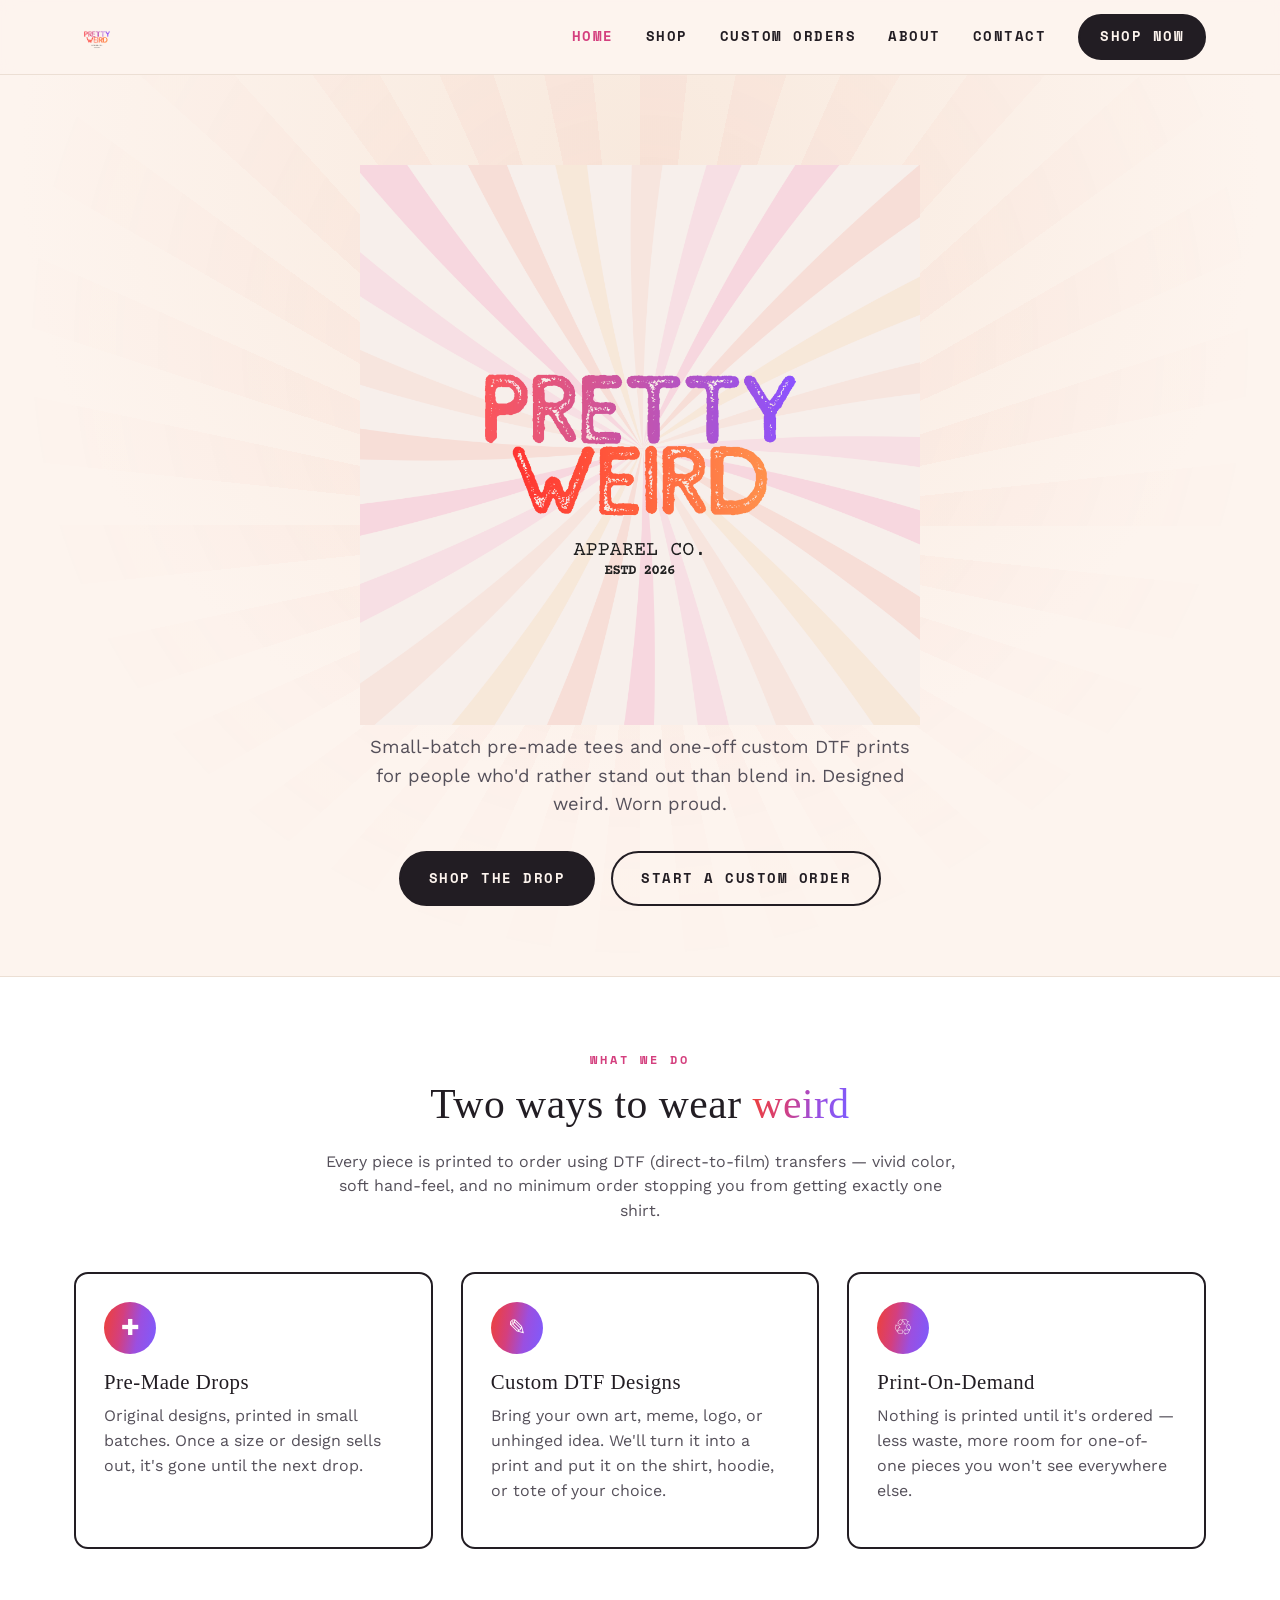
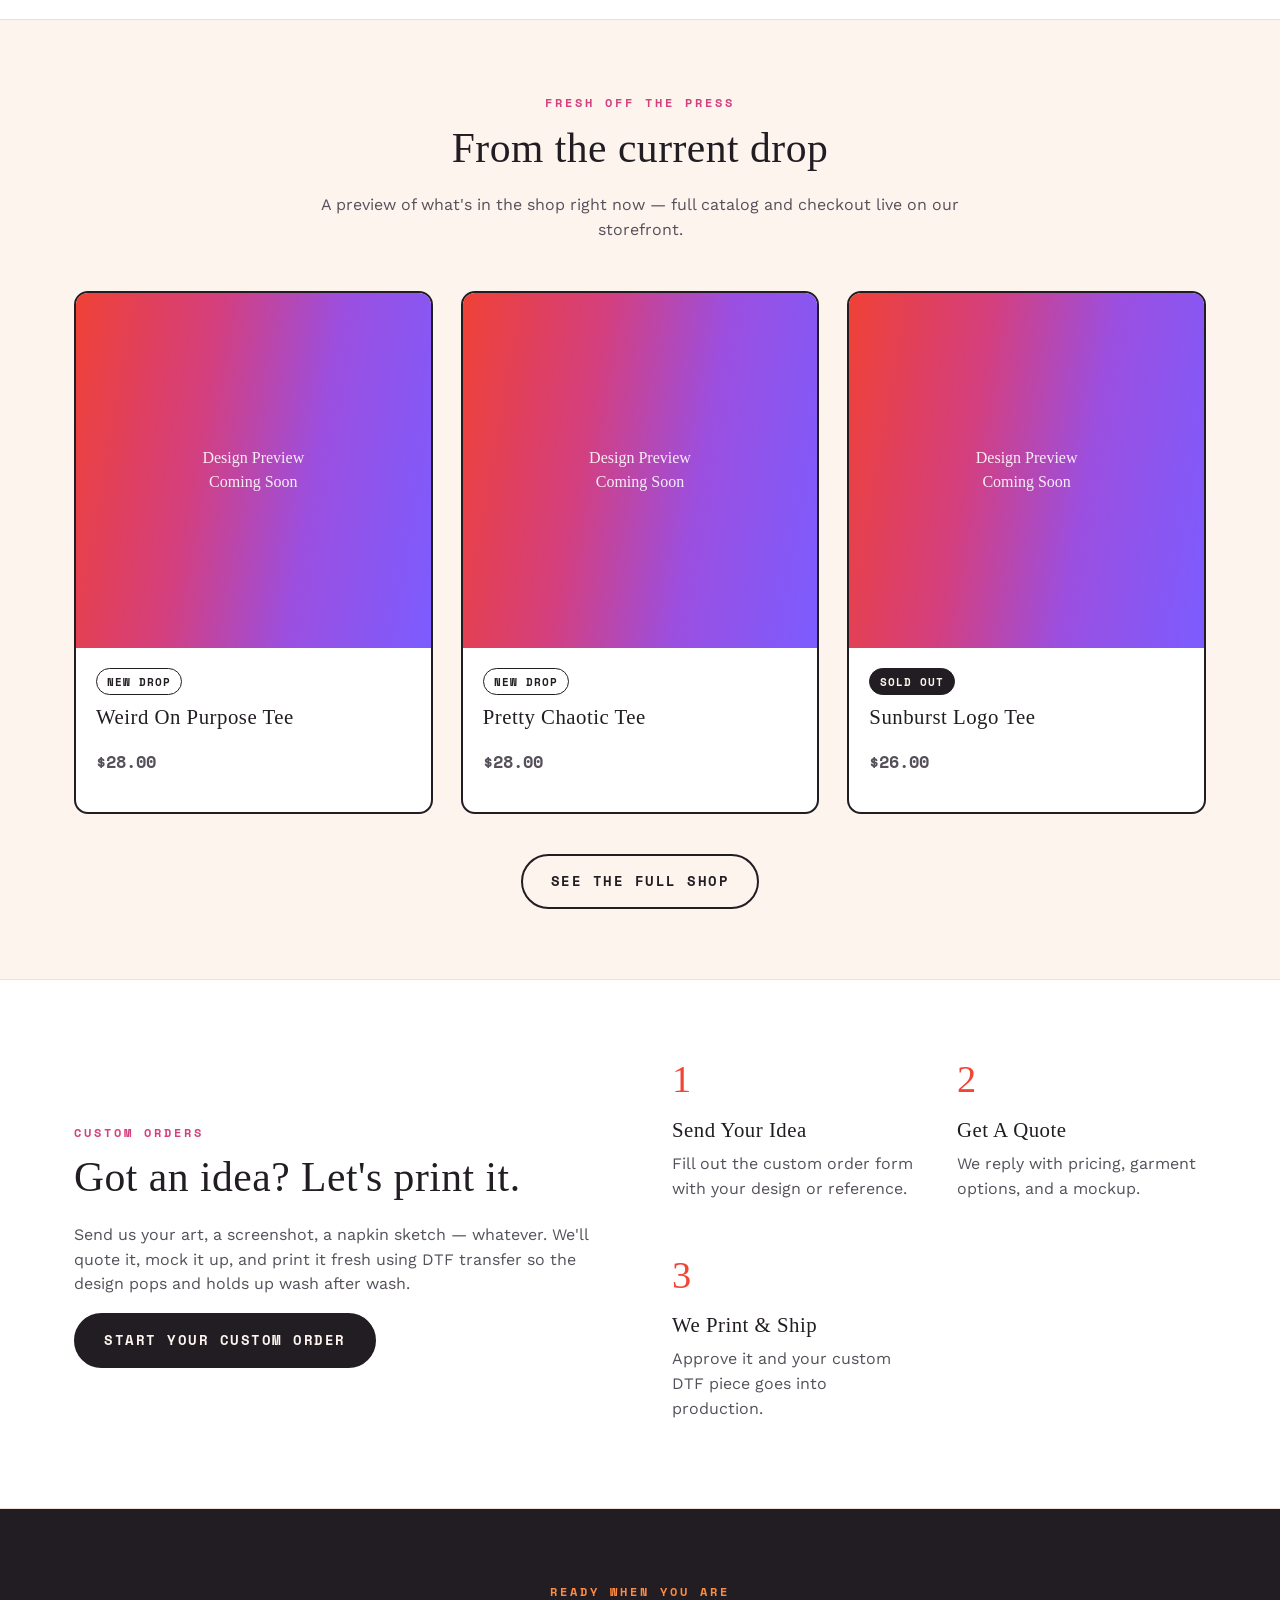
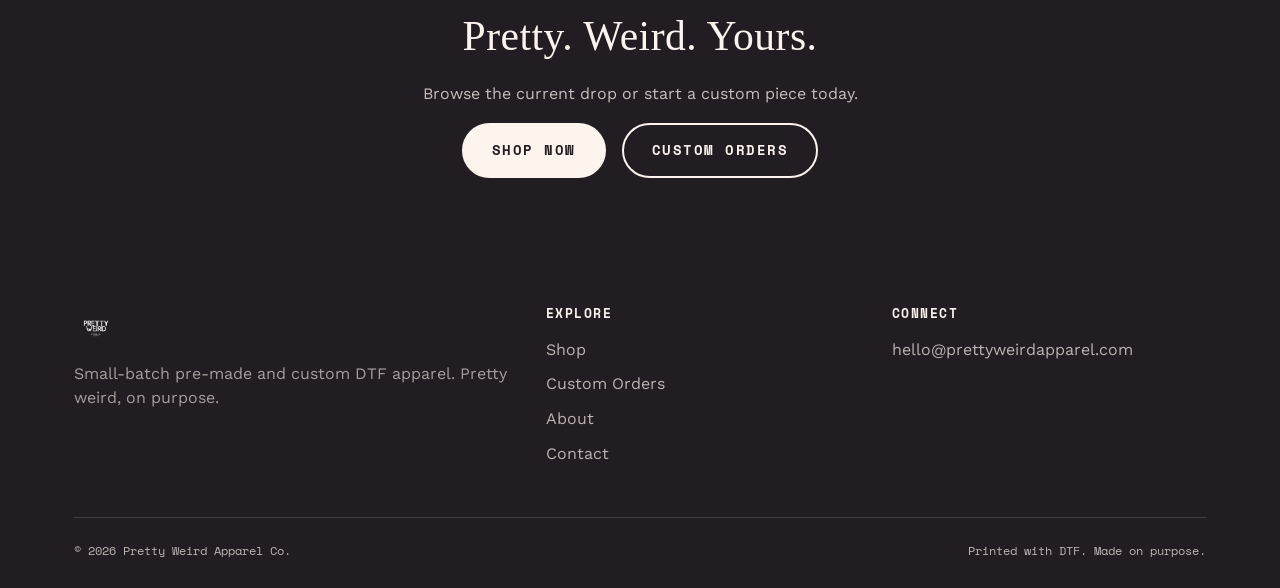
==== index.html @ 97fd1b4b "Initial site: home, shop, custom orders, about, contact + SEO" ====
<!DOCTYPE html>
<html lang="en">
<head>
<meta charset="UTF-8">
<meta name="viewport" content="width=device-width, initial-scale=1.0">
<title>Pretty Weird Apparel Co. | Pre-Made &amp; Custom DTF Tees</title>
<meta name="description" content="Pretty Weird Apparel Co. — small-batch pre-made tees and custom DTF-printed apparel. Bold designs, weird on purpose.">
<link rel="canonical" href="https://prettyweirdapparel.com/">
<meta property="og:title" content="Pretty Weird Apparel Co.">
<meta property="og:description" content="Small-batch pre-made tees and custom DTF-printed apparel. Weird on purpose.">
<meta property="og:image" content="https://prettyweirdapparel.com/assets/images/logo-sunburst.png">
<meta property="og:url" content="https://prettyweirdapparel.com/">
<meta property="og:type" content="website">
<meta name="twitter:card" content="summary_large_image">
<meta name="theme-color" content="#fdf4ee">
<link rel="icon" type="image/png" href="assets/images/logo-transparent.png">
<link rel="apple-touch-icon" href="assets/images/logo-sunburst.png">
<link rel="stylesheet" href="css/style.css">

<!-- TODO: after verifying the site in Google Search Console / Bing Webmaster Tools,
     paste the verification meta tags they give you here (or use the DNS/HTML-file
     verification method instead — see README). -->
<!-- <meta name="google-site-verification" content="PASTE_CODE_HERE"> -->
<!-- <meta name="msvalidate.01" content="PASTE_CODE_HERE"> -->

<script type="application/ld+json">
{
  "@context": "https://schema.org",
  "@type": "ClothingStore",
  "name": "Pretty Weird Apparel Co.",
  "url": "https://prettyweirdapparel.com/",
  "logo": "https://prettyweirdapparel.com/assets/images/logo-transparent.png",
  "image": "https://prettyweirdapparel.com/assets/images/logo-sunburst.png",
  "description": "Small-batch pre-made tees and custom DTF-printed apparel.",
  "sameAs": []
}
</script>
</head>
<body>

<header class="site-header">
  <nav class="wrap nav">
    <a href="index.html" class="nav-logo">
      <img src="assets/images/logo-transparent.png" alt="Pretty Weird Apparel Co.">
    </a>
    <button class="nav-toggle" aria-label="Toggle menu" aria-expanded="false"><span></span></button>
    <div class="nav-links">
      <a href="index.html">Home</a>
      <a href="shop.html">Shop</a>
      <a href="custom.html">Custom Orders</a>
      <a href="about.html">About</a>
      <a href="contact.html">Contact</a>
      <a class="btn btn-primary" data-shop-link href="#" target="_blank" rel="noopener">Shop Now</a>
    </div>
  </nav>
</header>

<main>

  <section class="hero">
    <div class="hero-sunburst" aria-hidden="true"></div>
    <div class="wrap hero-inner">
      <img class="hero-logo" src="assets/images/logo-sunburst.png" alt="Pretty Weird Apparel Co. — Apparel Co., Estd 2026">
      <p class="lead">Small-batch pre-made tees and one-off custom DTF prints for people who'd rather stand out than blend in. Designed weird. Worn proud.</p>
      <div class="btn-row">
        <a class="btn btn-primary" href="shop.html">Shop The Drop</a>
        <a class="btn btn-outline" href="custom.html">Start A Custom Order</a>
      </div>
    </div>
  </section>

  <section class="section-alt">
    <div class="wrap">
      <div class="section-head">
        <span class="eyebrow">What We Do</span>
        <h2>Two ways to wear <span class="gradient-text">weird</span></h2>
        <p>Every piece is printed to order using DTF (direct-to-film) transfers — vivid color, soft hand-feel, and no minimum order stopping you from getting exactly one shirt.</p>
      </div>
      <div class="grid">
        <div class="card">
          <div class="icon-badge">✚</div>
          <h3>Pre-Made Drops</h3>
          <p>Original designs, printed in small batches. Once a size or design sells out, it's gone until the next drop.</p>
        </div>
        <div class="card">
          <div class="icon-badge">✎</div>
          <h3>Custom DTF Designs</h3>
          <p>Bring your own art, meme, logo, or unhinged idea. We'll turn it into a print and put it on the shirt, hoodie, or tote of your choice.</p>
        </div>
        <div class="card">
          <div class="icon-badge">♲</div>
          <h3>Print-On-Demand</h3>
          <p>Nothing is printed until it's ordered — less waste, more room for one-of-one pieces you won't see everywhere else.</p>
        </div>
      </div>
    </div>
  </section>

  <section>
    <div class="wrap">
      <div class="section-head">
        <span class="eyebrow">Fresh Off The Press</span>
        <h2>From the current drop</h2>
        <p>A preview of what's in the shop right now — full catalog and checkout live on our storefront.</p>
      </div>
      <div class="grid">
        <div class="product-card">
          <div class="product-thumb">Design Preview<br>Coming Soon</div>
          <div class="product-body">
            <span class="tag">New Drop</span>
            <h3>Weird On Purpose Tee</h3>
            <p class="product-price">$28.00</p>
          </div>
        </div>
        <div class="product-card">
          <div class="product-thumb">Design Preview<br>Coming Soon</div>
          <div class="product-body">
            <span class="tag">New Drop</span>
            <h3>Pretty Chaotic Tee</h3>
            <p class="product-price">$28.00</p>
          </div>
        </div>
        <div class="product-card">
          <div class="product-thumb">Design Preview<br>Coming Soon</div>
          <div class="product-body">
            <span class="tag tag-soldout">Sold Out</span>
            <h3>Sunburst Logo Tee</h3>
            <p class="product-price">$26.00</p>
          </div>
        </div>
      </div>
      <div class="btn-row" style="justify-content:center; margin-top:40px;">
        <a class="btn btn-outline" href="shop.html">See The Full Shop</a>
      </div>
    </div>
  </section>

  <section class="section-alt">
    <div class="wrap two-col">
      <div>
        <span class="eyebrow">Custom Orders</span>
        <h2>Got an idea? Let's print it.</h2>
        <p>Send us your art, a screenshot, a napkin sketch — whatever. We'll quote it, mock it up, and print it fresh using DTF transfer so the design pops and holds up wash after wash.</p>
        <div class="btn-row">
          <a class="btn btn-primary" href="custom.html">Start Your Custom Order</a>
        </div>
      </div>
      <div class="steps">
        <div class="step">
          <span class="num">1</span>
          <h3>Send Your Idea</h3>
          <p>Fill out the custom order form with your design or reference.</p>
        </div>
        <div class="step">
          <span class="num">2</span>
          <h3>Get A Quote</h3>
          <p>We reply with pricing, garment options, and a mockup.</p>
        </div>
        <div class="step">
          <span class="num">3</span>
          <h3>We Print &amp; Ship</h3>
          <p>Approve it and your custom DTF piece goes into production.</p>
        </div>
      </div>
    </div>
  </section>

  <section class="cta-band">
    <div class="wrap">
      <span class="eyebrow" style="color: var(--pw-orange);">Ready When You Are</span>
      <h2>Pretty. Weird. Yours.</h2>
      <p>Browse the current drop or start a custom piece today.</p>
      <div class="btn-row" style="justify-content:center;">
        <a class="btn btn-primary" data-shop-link href="#" target="_blank" rel="noopener">Shop Now</a>
        <a class="btn btn-outline" href="custom.html">Custom Orders</a>
      </div>
    </div>
  </section>

</main>

<footer class="site-footer">
  <div class="wrap">
    <div class="footer-grid">
      <div>
        <img src="assets/images/logo-transparent.png" alt="Pretty Weird Apparel Co.">
        <p style="color: rgba(253,244,238,0.6);">Small-batch pre-made and custom DTF apparel. Pretty weird, on purpose.</p>
      </div>
      <div>
        <h4>Explore</h4>
        <ul>
          <li><a href="shop.html">Shop</a></li>
          <li><a href="custom.html">Custom Orders</a></li>
          <li><a href="about.html">About</a></li>
          <li><a href="contact.html">Contact</a></li>
        </ul>
      </div>
      <div>
        <h4>Connect</h4>
        <ul>
          <li><a data-mailto data-subject="Hey Pretty Weird!" href="#">EMAIL_PLACEHOLDER</a></li>
          <li><a data-instagram href="#" target="_blank" rel="noopener">Instagram</a></li>
          <li><a data-tiktok href="#" target="_blank" rel="noopener">TikTok</a></li>
        </ul>
      </div>
    </div>
    <div class="footer-bottom">
      <span>&copy; 2026 Pretty Weird Apparel Co.</span>
      <span>Printed with DTF. Made on purpose.</span>
    </div>
  </div>
</footer>

<script src="js/config.js"></script>
<script src="js/main.js"></script>
</body>
</html>
---- css/style.css ----
/* ==========================================================================
   Pretty Weird Apparel Co. — shared styles
   ========================================================================== */

@import url('https://fonts.googleapis.com/css2?family=Permanent+Marker&family=Space+Mono:wght@400;700&family=Work+Sans:wght@400;500;600;700;800&display=swap');

:root {
  /* brand palette, pulled from the logo gradient */
  --pw-red: #ef4136;
  --pw-pink: #d43f7e;
  --pw-purple: #9b4fe0;
  --pw-violet: #7c5cff;
  --pw-orange: #ff8a42;
  --pw-orange-deep: #ff6b35;

  --pw-ink: #221d23;
  --pw-ink-soft: #55505a;
  --pw-cream: #fdf4ee;
  --pw-cream-deep: #f8e9dd;
  --pw-white: #ffffff;
  --pw-line: #ecdfd4;

  --pw-gradient: linear-gradient(100deg, var(--pw-red), var(--pw-pink) 35%, var(--pw-purple) 65%, var(--pw-violet) 100%);
  --pw-gradient-warm: linear-gradient(100deg, var(--pw-red), var(--pw-orange-deep) 55%, var(--pw-orange) 100%);

  --font-display: 'Permanent Marker', cursive;
  --font-mono: 'Space Mono', monospace;
  --font-body: 'Work Sans', -apple-system, BlinkMacSystemFont, 'Segoe UI', sans-serif;

  --max-width: 1180px;
  --radius: 14px;
}

* { box-sizing: border-box; }

html { scroll-behavior: smooth; }

body {
  margin: 0;
  font-family: var(--font-body);
  color: var(--pw-ink);
  background: var(--pw-cream);
  line-height: 1.55;
  -webkit-font-smoothing: antialiased;
}

img { max-width: 100%; display: block; }

a { color: inherit; text-decoration: none; }

.wrap {
  max-width: var(--max-width);
  margin: 0 auto;
  padding: 0 24px;
}

h1, h2, h3 {
  font-family: var(--font-display);
  font-weight: 400;
  line-height: 1.15;
  letter-spacing: 0.5px;
  margin: 0 0 0.5em;
}

h1 { font-size: clamp(2.4rem, 5vw + 1rem, 4.2rem); }
h2 { font-size: clamp(1.8rem, 3vw + 1rem, 2.6rem); }
h3 { font-size: 1.3rem; }

p { margin: 0 0 1em; color: var(--pw-ink-soft); }

.eyebrow {
  font-family: var(--font-mono);
  text-transform: uppercase;
  letter-spacing: 3px;
  font-size: 0.78rem;
  font-weight: 700;
  color: var(--pw-pink);
  display: inline-block;
  margin-bottom: 12px;
}

.gradient-text {
  background: var(--pw-gradient);
  -webkit-background-clip: text;
  background-clip: text;
  color: transparent;
}

/* ---------- buttons ---------- */
.btn {
  display: inline-flex;
  align-items: center;
  gap: 8px;
  font-family: var(--font-mono);
  font-weight: 700;
  text-transform: uppercase;
  letter-spacing: 1.5px;
  font-size: 0.85rem;
  padding: 15px 28px;
  border-radius: 999px;
  border: 2px solid var(--pw-ink);
  cursor: pointer;
  transition: transform 0.15s ease, box-shadow 0.15s ease;
}

.btn-primary {
  background: var(--pw-ink);
  color: var(--pw-cream);
  border-color: var(--pw-ink);
}

.btn-primary:hover { transform: translate(-2px, -2px); box-shadow: 4px 4px 0 var(--pw-orange); }

.btn-outline {
  background: transparent;
  color: var(--pw-ink);
}

.btn-outline:hover { transform: translate(-2px, -2px); box-shadow: 4px 4px 0 var(--pw-purple); }

.btn-row { display: flex; flex-wrap: wrap; gap: 16px; }

/* ---------- nav ---------- */
.site-header {
  position: sticky;
  top: 0;
  z-index: 50;
  background: rgba(253, 244, 238, 0.92);
  backdrop-filter: blur(8px);
  border-bottom: 1px solid var(--pw-line);
}

.nav {
  display: flex;
  align-items: center;
  justify-content: space-between;
  padding: 14px 24px;
}

.nav-logo img { height: 46px; width: auto; }

.nav-links {
  display: flex;
  align-items: center;
  gap: 32px;
  font-family: var(--font-mono);
  font-size: 0.85rem;
  text-transform: uppercase;
  letter-spacing: 1.5px;
  font-weight: 700;
}

.nav-links a {
  position: relative;
  padding: 4px 0;
}

.nav-links a.active,
.nav-links a:hover { color: var(--pw-pink); }

.nav-links .btn { padding: 10px 20px; }

.nav-toggle {
  display: none;
  background: none;
  border: 2px solid var(--pw-ink);
  border-radius: 8px;
  width: 42px;
  height: 42px;
  cursor: pointer;
  align-items: center;
  justify-content: center;
}

.nav-toggle span,
.nav-toggle span::before,
.nav-toggle span::after {
  content: '';
  display: block;
  width: 20px;
  height: 2px;
  background: var(--pw-ink);
  position: relative;
  transition: 0.2s;
}
.nav-toggle span::before { position: absolute; top: -6px; }
.nav-toggle span::after { position: absolute; top: 6px; }

@media (max-width: 780px) {
  .nav-toggle { display: flex; }
  .nav-links {
    position: absolute;
    top: 100%;
    left: 0;
    right: 0;
    background: var(--pw-cream);
    border-bottom: 1px solid var(--pw-line);
    flex-direction: column;
    align-items: flex-start;
    gap: 20px;
    padding: 24px;
    display: none;
  }
  .nav-links.open { display: flex; }
  .nav-links .btn { width: 100%; justify-content: center; }
}

/* ---------- hero ---------- */
.hero {
  position: relative;
  overflow: hidden;
  padding: 90px 0 70px;
  background:
    radial-gradient(circle at 50% 10%, var(--pw-cream-deep), var(--pw-cream) 60%);
}

.hero-sunburst {
  position: absolute;
  inset: 0;
  background-image:
    repeating-conic-gradient(from 0deg,
      rgba(239,65,54,0.06) 0deg 6deg,
      transparent 6deg 12deg);
  mask-image: radial-gradient(circle at 50% 30%, black, transparent 70%);
  pointer-events: none;
}

.hero-inner {
  position: relative;
  text-align: center;
  display: flex;
  flex-direction: column;
  align-items: center;
}

.hero-logo { max-width: 560px; width: 100%; margin: 0 auto 8px; }

.hero p.lead {
  max-width: 560px;
  font-size: 1.15rem;
  margin: 0 auto 32px;
}

/* ---------- sections ---------- */
section { padding: 70px 0; }

.section-head { text-align: center; max-width: 640px; margin: 0 auto 48px; }

.section-alt { background: var(--pw-white); border-top: 1px solid var(--pw-line); border-bottom: 1px solid var(--pw-line); }

/* ---------- cards / grid ---------- */
.grid {
  display: grid;
  grid-template-columns: repeat(auto-fit, minmax(240px, 1fr));
  gap: 28px;
}

.card {
  background: var(--pw-white);
  border: 2px solid var(--pw-ink);
  border-radius: var(--radius);
  padding: 28px;
  transition: transform 0.15s ease, box-shadow 0.15s ease;
}

.card:hover { transform: translate(-3px, -3px); box-shadow: 6px 6px 0 var(--pw-purple); }

.card .icon-badge {
  width: 52px;
  height: 52px;
  border-radius: 50%;
  background: var(--pw-gradient);
  margin-bottom: 16px;
  display: flex;
  align-items: center;
  justify-content: center;
  font-family: var(--font-display);
  color: var(--pw-white);
  font-size: 1.4rem;
}

/* product cards */
.product-card {
  background: var(--pw-white);
  border: 2px solid var(--pw-ink);
  border-radius: var(--radius);
  overflow: hidden;
  display: flex;
  flex-direction: column;
  transition: transform 0.15s ease, box-shadow 0.15s ease;
}

.product-card:hover { transform: translate(-3px, -3px); box-shadow: 6px 6px 0 var(--pw-orange); }

.product-thumb {
  aspect-ratio: 1;
  background: var(--pw-gradient);
  display: flex;
  align-items: center;
  justify-content: center;
  font-family: var(--font-display);
  color: rgba(255,255,255,0.9);
  font-size: 1rem;
  text-align: center;
  padding: 20px;
}

.product-body { padding: 20px; display: flex; flex-direction: column; gap: 10px; flex: 1; }

.product-price { font-family: var(--font-mono); font-weight: 700; font-size: 1.05rem; }

.tag {
  display: inline-block;
  font-family: var(--font-mono);
  font-size: 0.7rem;
  text-transform: uppercase;
  letter-spacing: 1px;
  font-weight: 700;
  padding: 4px 10px;
  border-radius: 999px;
  border: 1.5px solid var(--pw-ink);
  width: fit-content;
}

.tag-soldout { background: var(--pw-ink); color: var(--pw-cream); }

/* ---------- steps ---------- */
.steps {
  display: grid;
  grid-template-columns: repeat(auto-fit, minmax(220px, 1fr));
  gap: 28px;
  counter-reset: step;
}

.step {
  position: relative;
  padding-left: 8px;
}

.step .num {
  font-family: var(--font-display);
  font-size: 2.4rem;
  background: var(--pw-gradient-warm);
  -webkit-background-clip: text;
  background-clip: text;
  color: transparent;
  display: block;
  margin-bottom: 8px;
}

/* ---------- CTA band ---------- */
.cta-band {
  background: var(--pw-ink);
  color: var(--pw-cream);
  text-align: center;
  padding: 70px 0;
}

.cta-band h2 { color: var(--pw-cream); }
.cta-band p { color: rgba(253,244,238,0.75); }

.cta-band .btn-primary {
  background: var(--pw-cream);
  color: var(--pw-ink);
  border-color: var(--pw-cream);
}
.cta-band .btn-outline { border-color: var(--pw-cream); color: var(--pw-cream); }
.cta-band .btn-outline:hover { box-shadow: 4px 4px 0 var(--pw-orange); }

/* ---------- form ---------- */
.form-card {
  background: var(--pw-white);
  border: 2px solid var(--pw-ink);
  border-radius: var(--radius);
  padding: 36px;
  max-width: 640px;
  margin: 0 auto;
}

label {
  display: block;
  font-family: var(--font-mono);
  font-size: 0.78rem;
  text-transform: uppercase;
  letter-spacing: 1px;
  font-weight: 700;
  margin-bottom: 6px;
  margin-top: 20px;
}

label:first-child { margin-top: 0; }

input, textarea, select {
  width: 100%;
  font-family: var(--font-body);
  font-size: 1rem;
  padding: 12px 14px;
  border: 2px solid var(--pw-line);
  border-radius: 8px;
  background: var(--pw-cream);
  color: var(--pw-ink);
}

input:focus, textarea:focus, select:focus {
  outline: none;
  border-color: var(--pw-purple);
}

textarea { resize: vertical; min-height: 120px; }

.form-note {
  font-family: var(--font-mono);
  font-size: 0.78rem;
  color: var(--pw-ink-soft);
  margin-top: 20px;
}

/* ---------- footer ---------- */
.site-footer {
  background: var(--pw-ink);
  color: rgba(253,244,238,0.7);
  padding: 56px 0 28px;
}

.footer-grid {
  display: grid;
  grid-template-columns: 1.4fr 1fr 1fr;
  gap: 32px;
  margin-bottom: 40px;
}

.site-footer img { height: 44px; margin-bottom: 14px; filter: brightness(0) invert(1); }

.site-footer h4 {
  font-family: var(--font-mono);
  text-transform: uppercase;
  letter-spacing: 1.5px;
  font-size: 0.8rem;
  color: var(--pw-cream);
  margin: 0 0 14px;
}

.site-footer ul { list-style: none; margin: 0; padding: 0; }
.site-footer li { margin-bottom: 10px; }
.site-footer a:hover { color: var(--pw-orange); }

.footer-bottom {
  border-top: 1px solid rgba(253,244,238,0.15);
  padding-top: 24px;
  font-family: var(--font-mono);
  font-size: 0.75rem;
  display: flex;
  justify-content: space-between;
  flex-wrap: wrap;
  gap: 10px;
}

@media (max-width: 700px) {
  .footer-grid { grid-template-columns: 1fr; }
}

/* ---------- misc page hero (non-home) ---------- */
.page-hero {
  padding: 60px 0 40px;
  text-align: center;
  border-bottom: 1px solid var(--pw-line);
}

.page-hero p.lead { max-width: 620px; margin: 0 auto; font-size: 1.1rem; }

.callout {
  background: var(--pw-cream-deep);
  border: 2px dashed var(--pw-purple);
  border-radius: var(--radius);
  padding: 24px 28px;
}

.two-col {
  display: grid;
  grid-template-columns: 1fr 1fr;
  gap: 48px;
  align-items: center;
}

@media (max-width: 780px) {
  .two-col { grid-template-columns: 1fr; }
}

.badge-strip {
  display: flex;
  flex-wrap: wrap;
  gap: 12px;
  justify-content: center;
  margin-top: 28px;
}

.badge-strip span {
  font-family: var(--font-mono);
  font-size: 0.75rem;
  text-transform: uppercase;
  letter-spacing: 1px;
  border: 1.5px solid var(--pw-ink);
  border-radius: 999px;
  padding: 6px 14px;
}
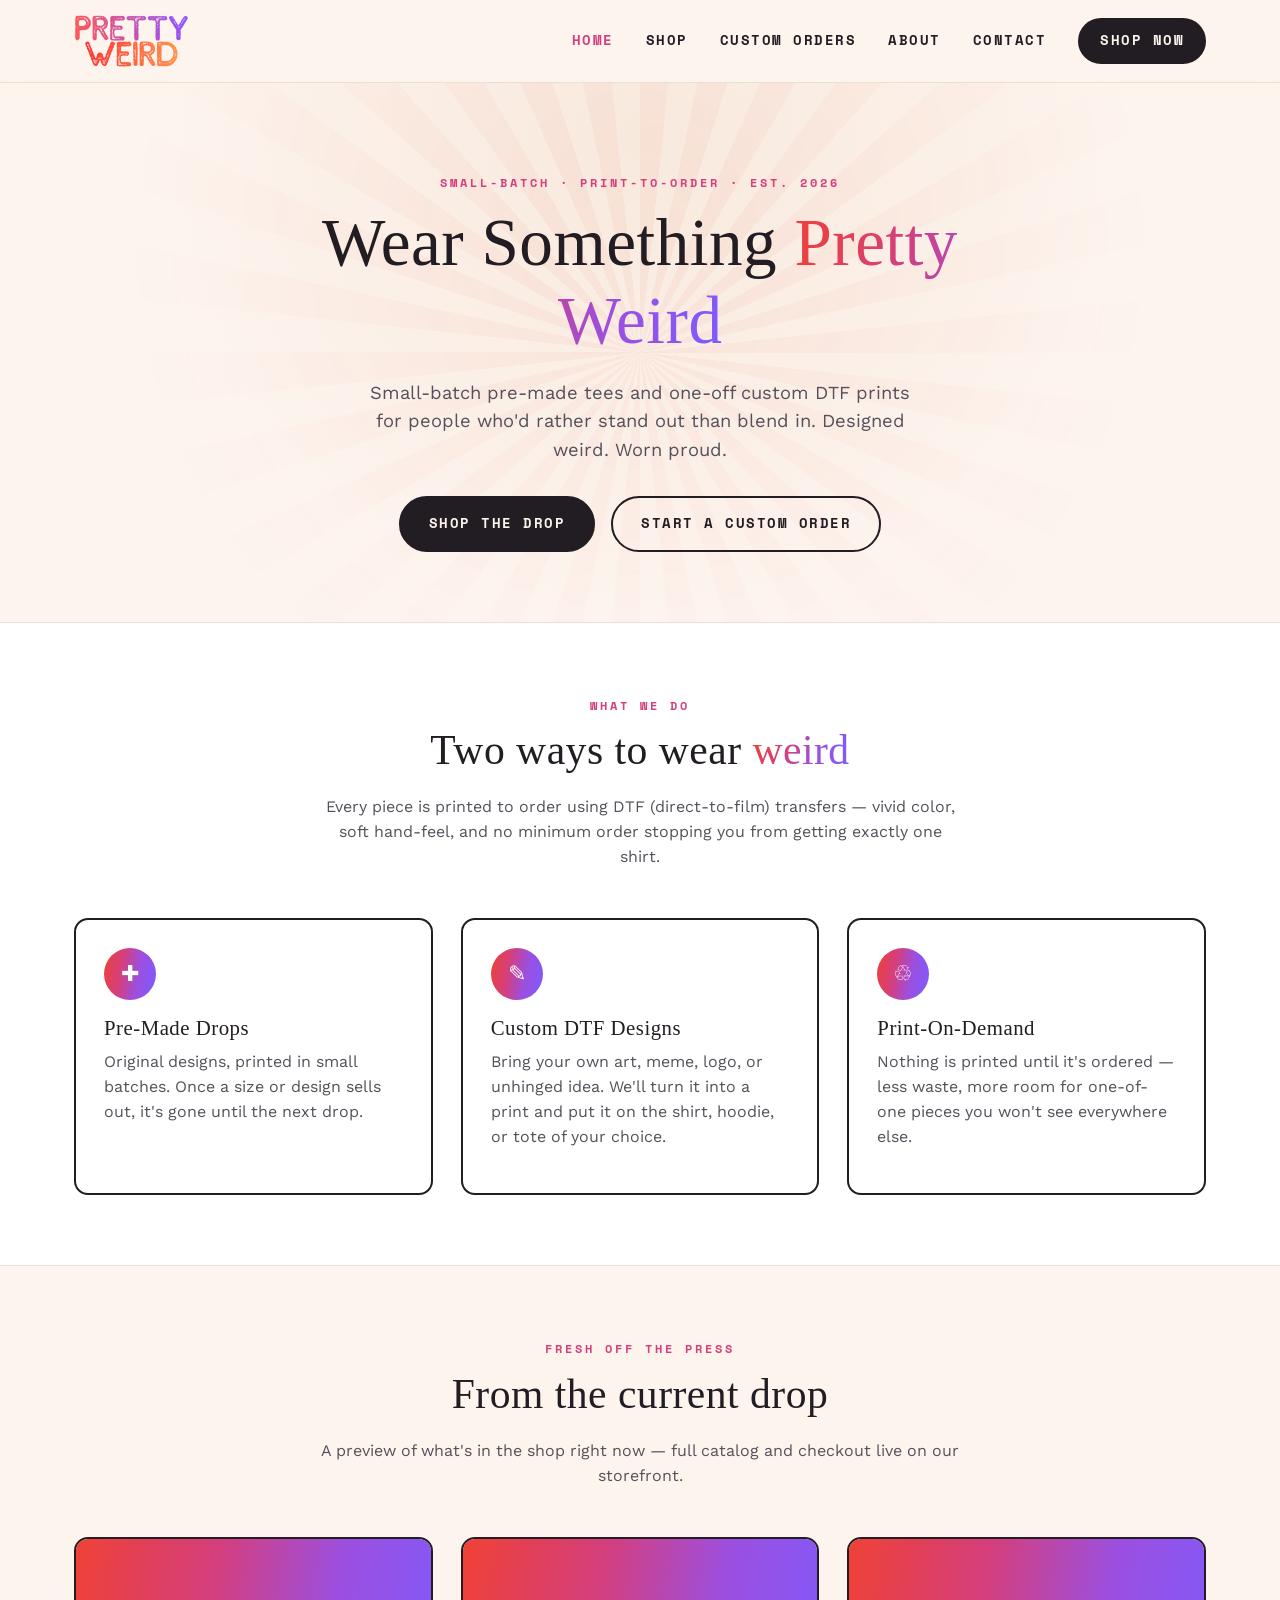
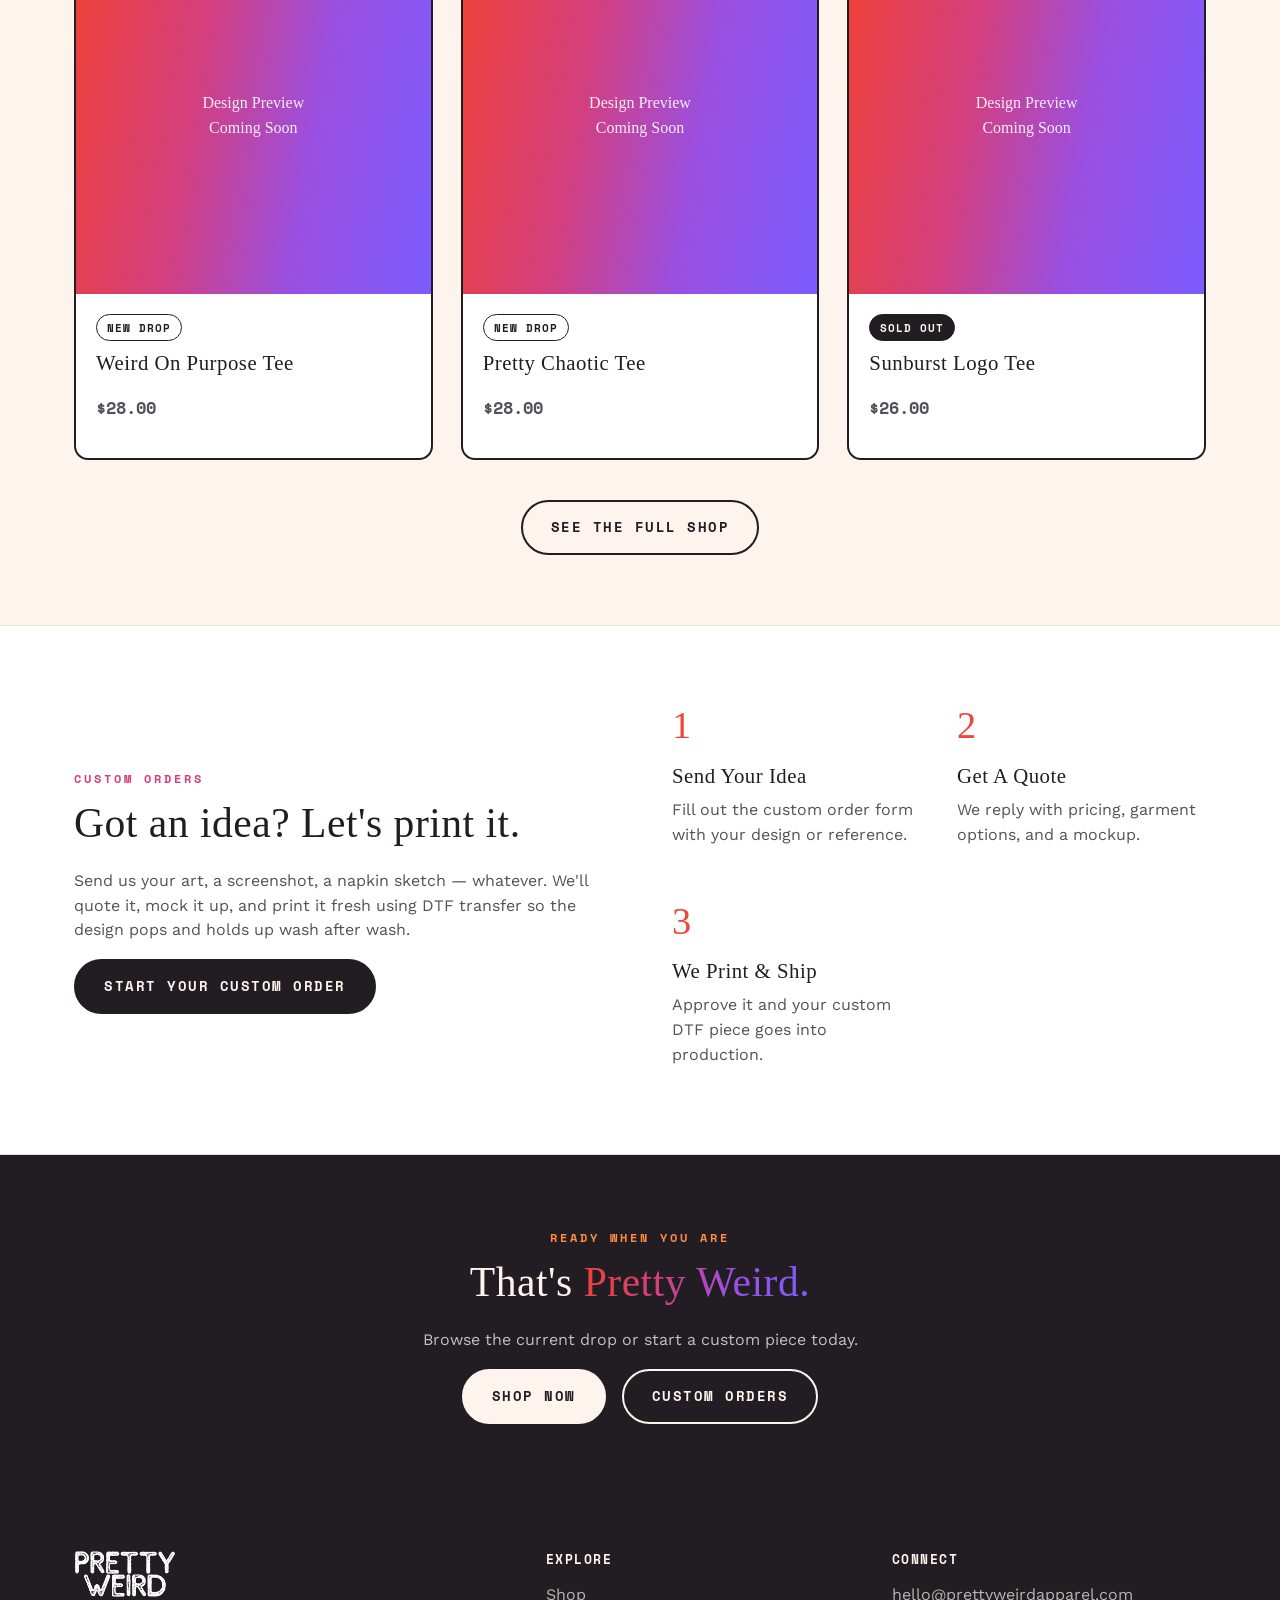
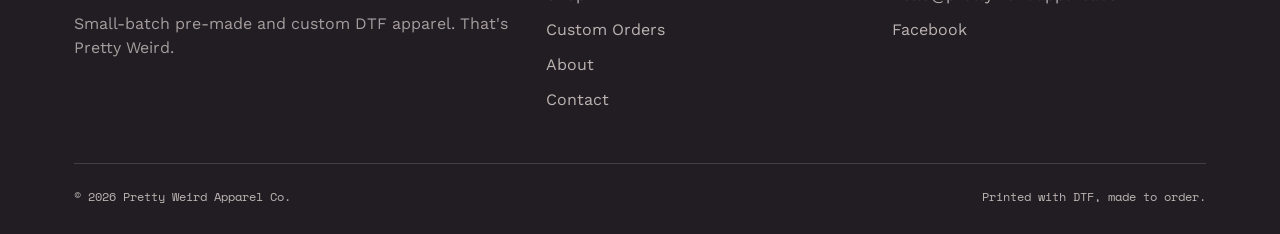
==== commit b94e8387: "Fix logo sizing, redesign hero, add Facebook link - Crop nav/footer logo to just the wordmark and fi" ====
--- a/index.html
+++ b/index.html
@@ -4,17 +4,18 @@
 <meta charset="UTF-8">
 <meta name="viewport" content="width=device-width, initial-scale=1.0">
 <title>Pretty Weird Apparel Co. | Pre-Made &amp; Custom DTF Tees</title>
-<meta name="description" content="Pretty Weird Apparel Co. — small-batch pre-made tees and custom DTF-printed apparel. Bold designs, weird on purpose.">
+<meta name="description" content="Pretty Weird Apparel Co. — small-batch pre-made tees and custom DTF-printed apparel. Bold designs. That's Pretty Weird.">
 <link rel="canonical" href="https://prettyweirdapparel.com/">
 <meta property="og:title" content="Pretty Weird Apparel Co.">
-<meta property="og:description" content="Small-batch pre-made tees and custom DTF-printed apparel. Weird on purpose.">
+<meta property="og:description" content="Small-batch pre-made tees and custom DTF-printed apparel. That's Pretty Weird.">
 <meta property="og:image" content="https://prettyweirdapparel.com/assets/images/logo-sunburst.png">
 <meta property="og:url" content="https://prettyweirdapparel.com/">
 <meta property="og:type" content="website">
 <meta name="twitter:card" content="summary_large_image">
 <meta name="theme-color" content="#fdf4ee">
-<link rel="icon" type="image/png" href="assets/images/logo-transparent.png">
-<link rel="apple-touch-icon" href="assets/images/logo-sunburst.png">
+<link rel="icon" type="image/png" sizes="32x32" href="assets/images/favicon-32.png">
+<link rel="icon" type="image/png" sizes="192x192" href="assets/images/favicon-192.png">
+<link rel="apple-touch-icon" href="assets/images/apple-touch-icon.png">
 <link rel="stylesheet" href="css/style.css">
 
 <!-- TODO: after verifying the site in Google Search Console / Bing Webmaster Tools,
@@ -32,7 +33,7 @@
   "logo": "https://prettyweirdapparel.com/assets/images/logo-transparent.png",
   "image": "https://prettyweirdapparel.com/assets/images/logo-sunburst.png",
   "description": "Small-batch pre-made tees and custom DTF-printed apparel.",
-  "sameAs": []
+  "sameAs": ["https://www.facebook.com/profile.php?id=61585029376531"]
 }
 </script>
 </head>
@@ -41,7 +42,7 @@
 <header class="site-header">
   <nav class="wrap nav">
     <a href="index.html" class="nav-logo">
-      <img src="assets/images/logo-transparent.png" alt="Pretty Weird Apparel Co.">
+      <img src="assets/images/logo-nav.png" width="400" height="188" alt="Pretty Weird Apparel Co.">
     </a>
     <button class="nav-toggle" aria-label="Toggle menu" aria-expanded="false"><span></span></button>
     <div class="nav-links">
@@ -60,7 +61,8 @@
   <section class="hero">
     <div class="hero-sunburst" aria-hidden="true"></div>
     <div class="wrap hero-inner">
-      <img class="hero-logo" src="assets/images/logo-sunburst.png" alt="Pretty Weird Apparel Co. — Apparel Co., Estd 2026">
+      <span class="eyebrow">Small-Batch &middot; Print-To-Order &middot; Est. 2026</span>
+      <h1>Wear Something <span class="gradient-text">Pretty Weird</span></h1>
       <p class="lead">Small-batch pre-made tees and one-off custom DTF prints for people who'd rather stand out than blend in. Designed weird. Worn proud.</p>
       <div class="btn-row">
         <a class="btn btn-primary" href="shop.html">Shop The Drop</a>
@@ -168,7 +170,7 @@
   <section class="cta-band">
     <div class="wrap">
       <span class="eyebrow" style="color: var(--pw-orange);">Ready When You Are</span>
-      <h2>Pretty. Weird. Yours.</h2>
+      <h2>That's <span class="gradient-text">Pretty Weird.</span></h2>
       <p>Browse the current drop or start a custom piece today.</p>
       <div class="btn-row" style="justify-content:center;">
         <a class="btn btn-primary" data-shop-link href="#" target="_blank" rel="noopener">Shop Now</a>
@@ -183,8 +185,8 @@
   <div class="wrap">
     <div class="footer-grid">
       <div>
-        <img src="assets/images/logo-transparent.png" alt="Pretty Weird Apparel Co.">
-        <p style="color: rgba(253,244,238,0.6);">Small-batch pre-made and custom DTF apparel. Pretty weird, on purpose.</p>
+        <img src="assets/images/logo-nav.png" width="400" height="188" alt="Pretty Weird Apparel Co.">
+        <p style="color: rgba(253,244,238,0.6);">Small-batch pre-made and custom DTF apparel. That's Pretty Weird.</p>
       </div>
       <div>
         <h4>Explore</h4>
@@ -199,6 +201,7 @@
         <h4>Connect</h4>
         <ul>
           <li><a data-mailto data-subject="Hey Pretty Weird!" href="#">EMAIL_PLACEHOLDER</a></li>
+          <li><a data-facebook href="#" target="_blank" rel="noopener">Facebook</a></li>
           <li><a data-instagram href="#" target="_blank" rel="noopener">Instagram</a></li>
           <li><a data-tiktok href="#" target="_blank" rel="noopener">TikTok</a></li>
         </ul>
@@ -206,7 +209,7 @@
     </div>
     <div class="footer-bottom">
       <span>&copy; 2026 Pretty Weird Apparel Co.</span>
-      <span>Printed with DTF. Made on purpose.</span>
+      <span>Printed with DTF, made to order.</span>
     </div>
   </div>
 </footer>
--- a/css/style.css
+++ b/css/style.css
@@ -137,7 +137,7 @@
   padding: 14px 24px;
 }
 
-.nav-logo img { height: 46px; width: auto; }
+.nav-logo img { height: 54px; width: auto; }
 
 .nav-links {
   display: flex;
@@ -233,7 +233,7 @@
   align-items: center;
 }
 
-.hero-logo { max-width: 560px; width: 100%; margin: 0 auto 8px; }
+.hero h1 { max-width: 780px; margin-bottom: 20px; }
 
 .hero p.lead {
   max-width: 560px;
@@ -429,7 +429,7 @@
   margin-bottom: 40px;
 }
 
-.site-footer img { height: 44px; margin-bottom: 14px; filter: brightness(0) invert(1); }
+.site-footer img { height: 48px; width: auto; margin-bottom: 14px; filter: brightness(0) invert(1); }
 
 .site-footer h4 {
   font-family: var(--font-mono);
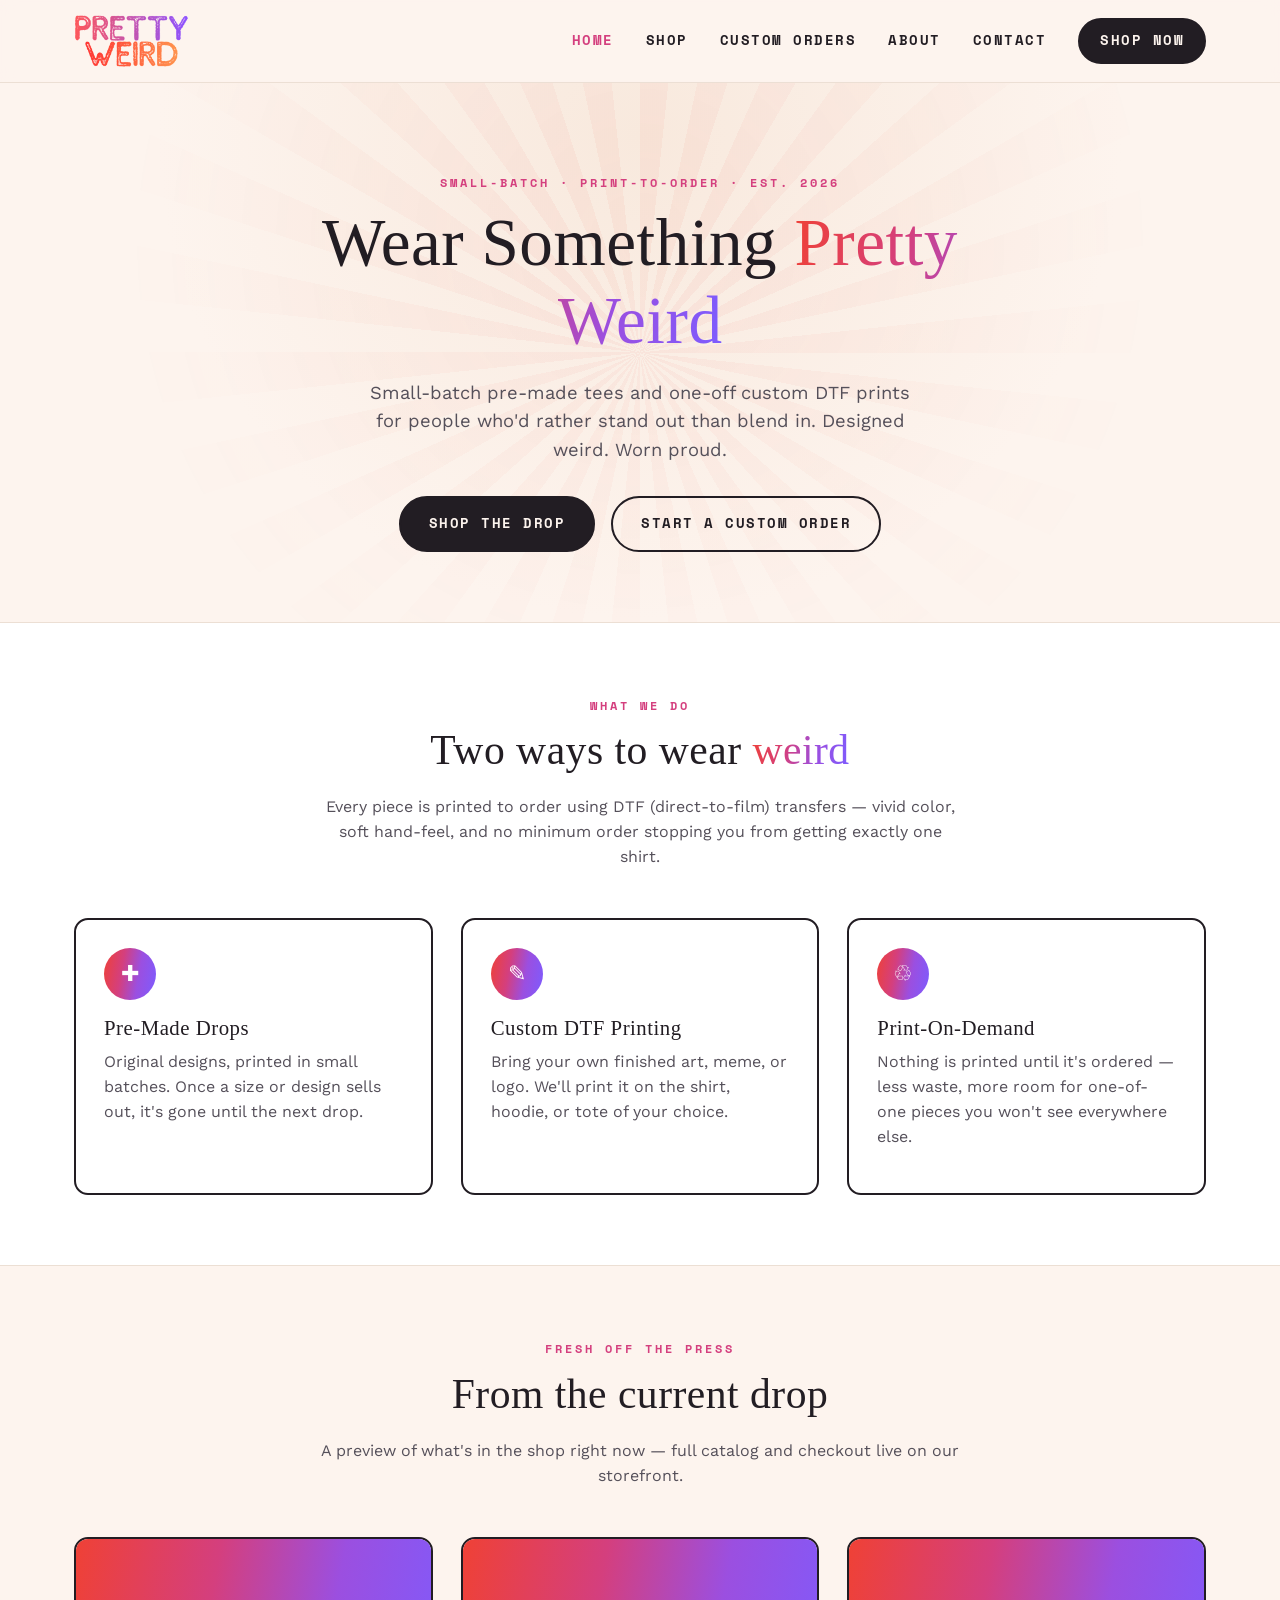
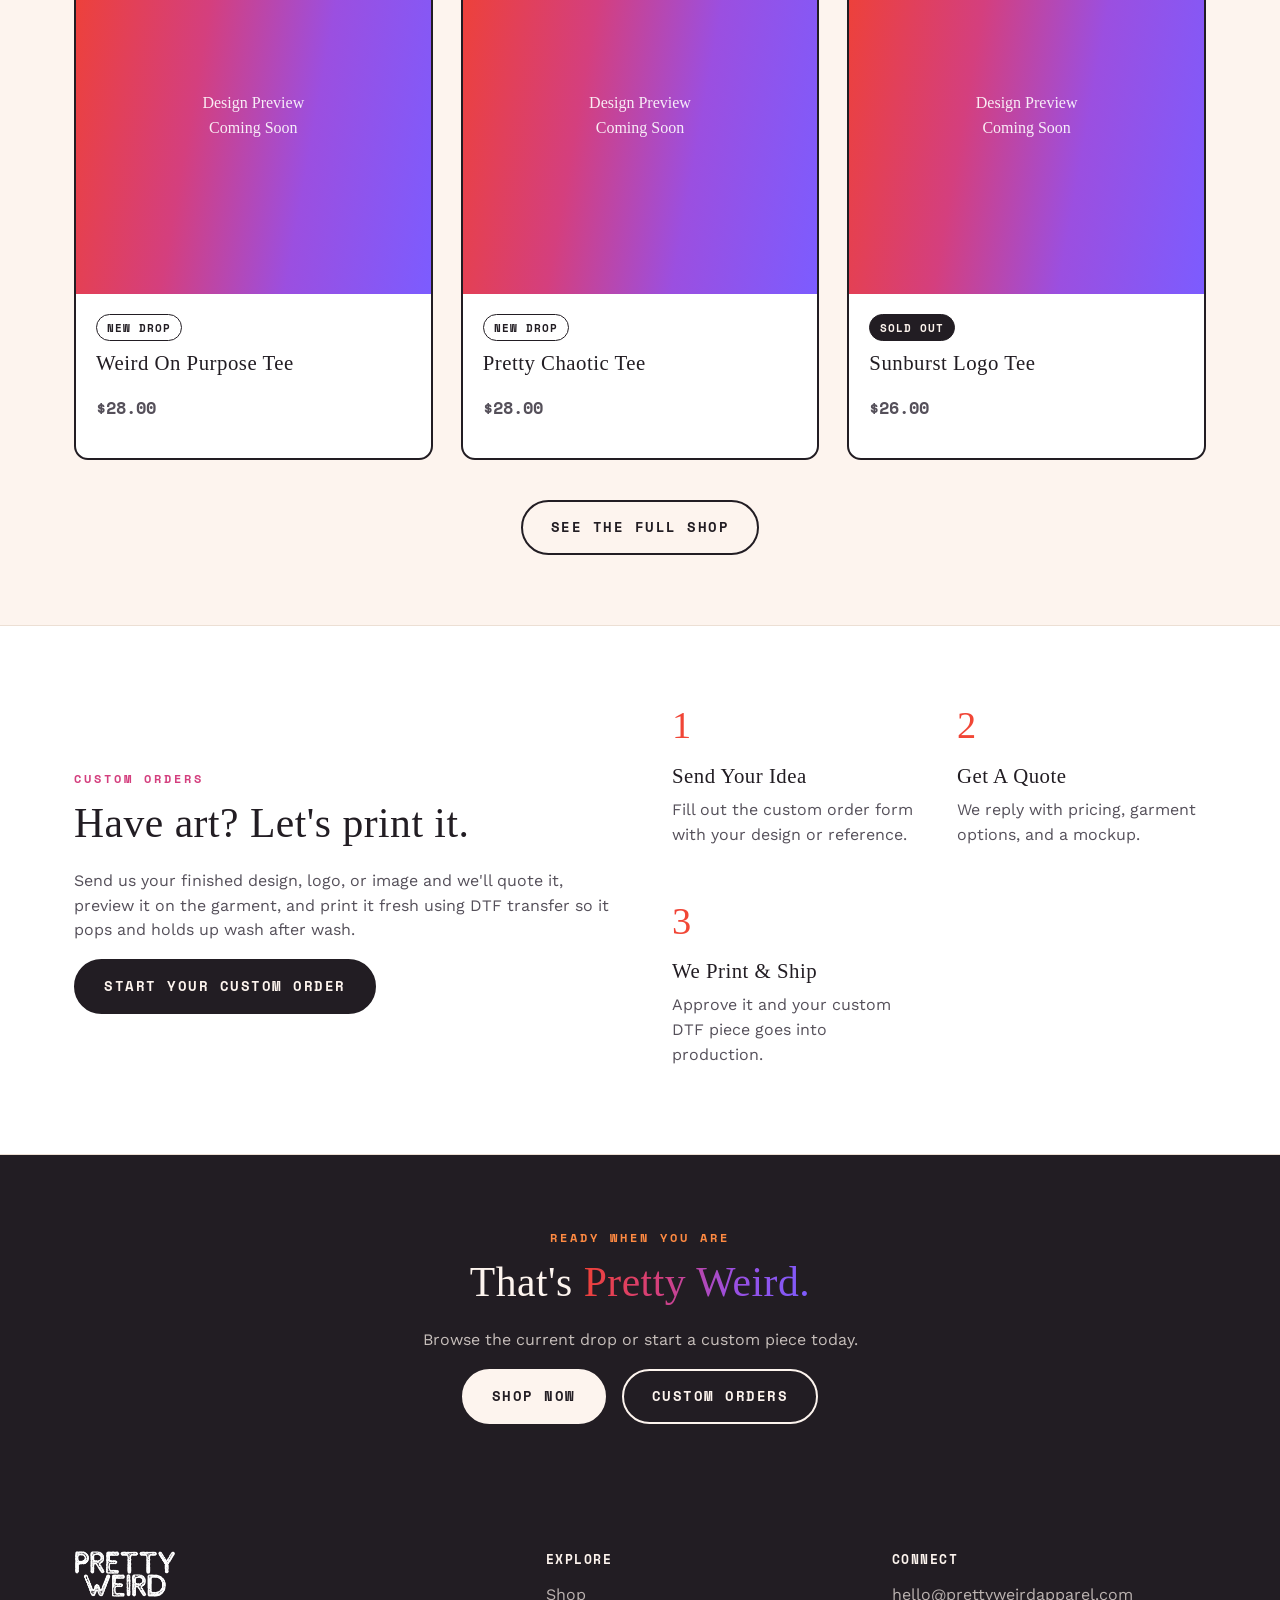
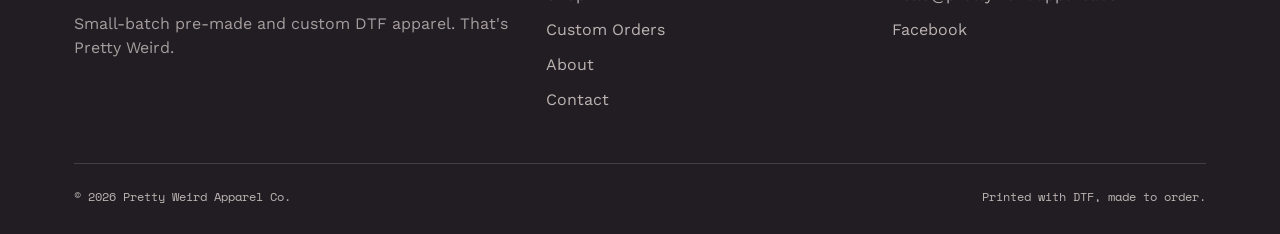
==== commit ba7692a0: "Performance pass and custom-order copy fixes - Move Google Fonts to preconnected links instead of re" ====
--- a/index.html
+++ b/index.html
@@ -8,7 +8,7 @@
 <link rel="canonical" href="https://prettyweirdapparel.com/">
 <meta property="og:title" content="Pretty Weird Apparel Co.">
 <meta property="og:description" content="Small-batch pre-made tees and custom DTF-printed apparel. That's Pretty Weird.">
-<meta property="og:image" content="https://prettyweirdapparel.com/assets/images/logo-sunburst.png">
+<meta property="og:image" content="https://prettyweirdapparel.com/assets/images/og-banner.jpg">
 <meta property="og:url" content="https://prettyweirdapparel.com/">
 <meta property="og:type" content="website">
 <meta name="twitter:card" content="summary_large_image">
@@ -16,6 +16,9 @@
 <link rel="icon" type="image/png" sizes="32x32" href="assets/images/favicon-32.png">
 <link rel="icon" type="image/png" sizes="192x192" href="assets/images/favicon-192.png">
 <link rel="apple-touch-icon" href="assets/images/apple-touch-icon.png">
+<link rel="preconnect" href="https://fonts.googleapis.com">
+<link rel="preconnect" href="https://fonts.gstatic.com" crossorigin>
+<link rel="stylesheet" href="https://fonts.googleapis.com/css2?family=Permanent+Marker&family=Space+Mono:wght@400;700&family=Work+Sans:wght@400;500;600;700;800&display=swap">
 <link rel="stylesheet" href="css/style.css">
 
 <!-- TODO: after verifying the site in Google Search Console / Bing Webmaster Tools,
@@ -31,7 +34,7 @@
   "name": "Pretty Weird Apparel Co.",
   "url": "https://prettyweirdapparel.com/",
   "logo": "https://prettyweirdapparel.com/assets/images/logo-transparent.png",
-  "image": "https://prettyweirdapparel.com/assets/images/logo-sunburst.png",
+  "image": "https://prettyweirdapparel.com/assets/images/og-banner.jpg",
   "description": "Small-batch pre-made tees and custom DTF-printed apparel.",
   "sameAs": ["https://www.facebook.com/profile.php?id=61585029376531"]
 }
@@ -86,8 +89,8 @@
         </div>
         <div class="card">
           <div class="icon-badge">✎</div>
-          <h3>Custom DTF Designs</h3>
-          <p>Bring your own art, meme, logo, or unhinged idea. We'll turn it into a print and put it on the shirt, hoodie, or tote of your choice.</p>
+          <h3>Custom DTF Printing</h3>
+          <p>Bring your own finished art, meme, or logo. We'll print it on the shirt, hoodie, or tote of your choice.</p>
         </div>
         <div class="card">
           <div class="icon-badge">♲</div>
@@ -141,8 +144,8 @@
     <div class="wrap two-col">
       <div>
         <span class="eyebrow">Custom Orders</span>
-        <h2>Got an idea? Let's print it.</h2>
-        <p>Send us your art, a screenshot, a napkin sketch — whatever. We'll quote it, mock it up, and print it fresh using DTF transfer so the design pops and holds up wash after wash.</p>
+        <h2>Have art? Let's print it.</h2>
+        <p>Send us your finished design, logo, or image and we'll quote it, preview it on the garment, and print it fresh using DTF transfer so it pops and holds up wash after wash.</p>
         <div class="btn-row">
           <a class="btn btn-primary" href="custom.html">Start Your Custom Order</a>
         </div>
--- a/css/style.css
+++ b/css/style.css
@@ -1,8 +1,6 @@
 /* ==========================================================================
    Pretty Weird Apparel Co. — shared styles
    ========================================================================== */
-
-@import url('https://fonts.googleapis.com/css2?family=Permanent+Marker&family=Space+Mono:wght@400;700&family=Work+Sans:wght@400;500;600;700;800&display=swap');
 
 :root {
   /* brand palette, pulled from the logo gradient */
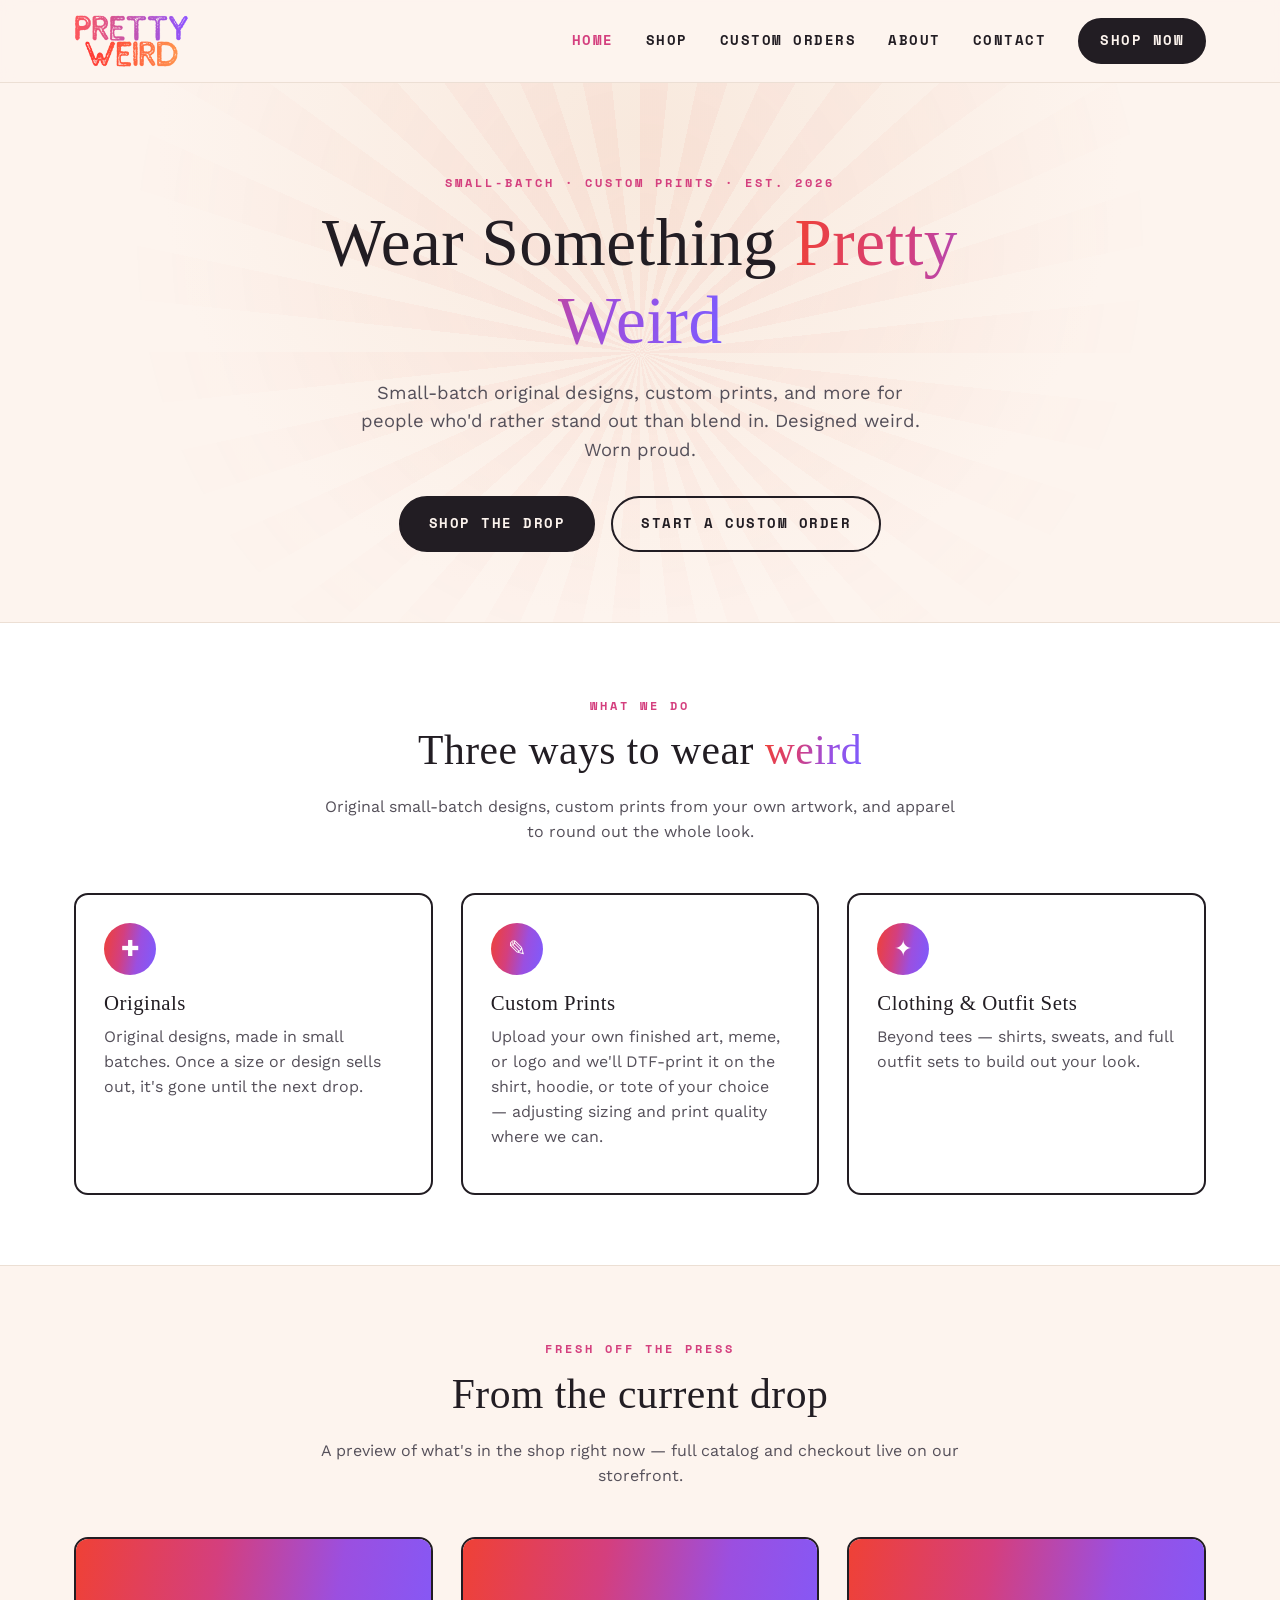
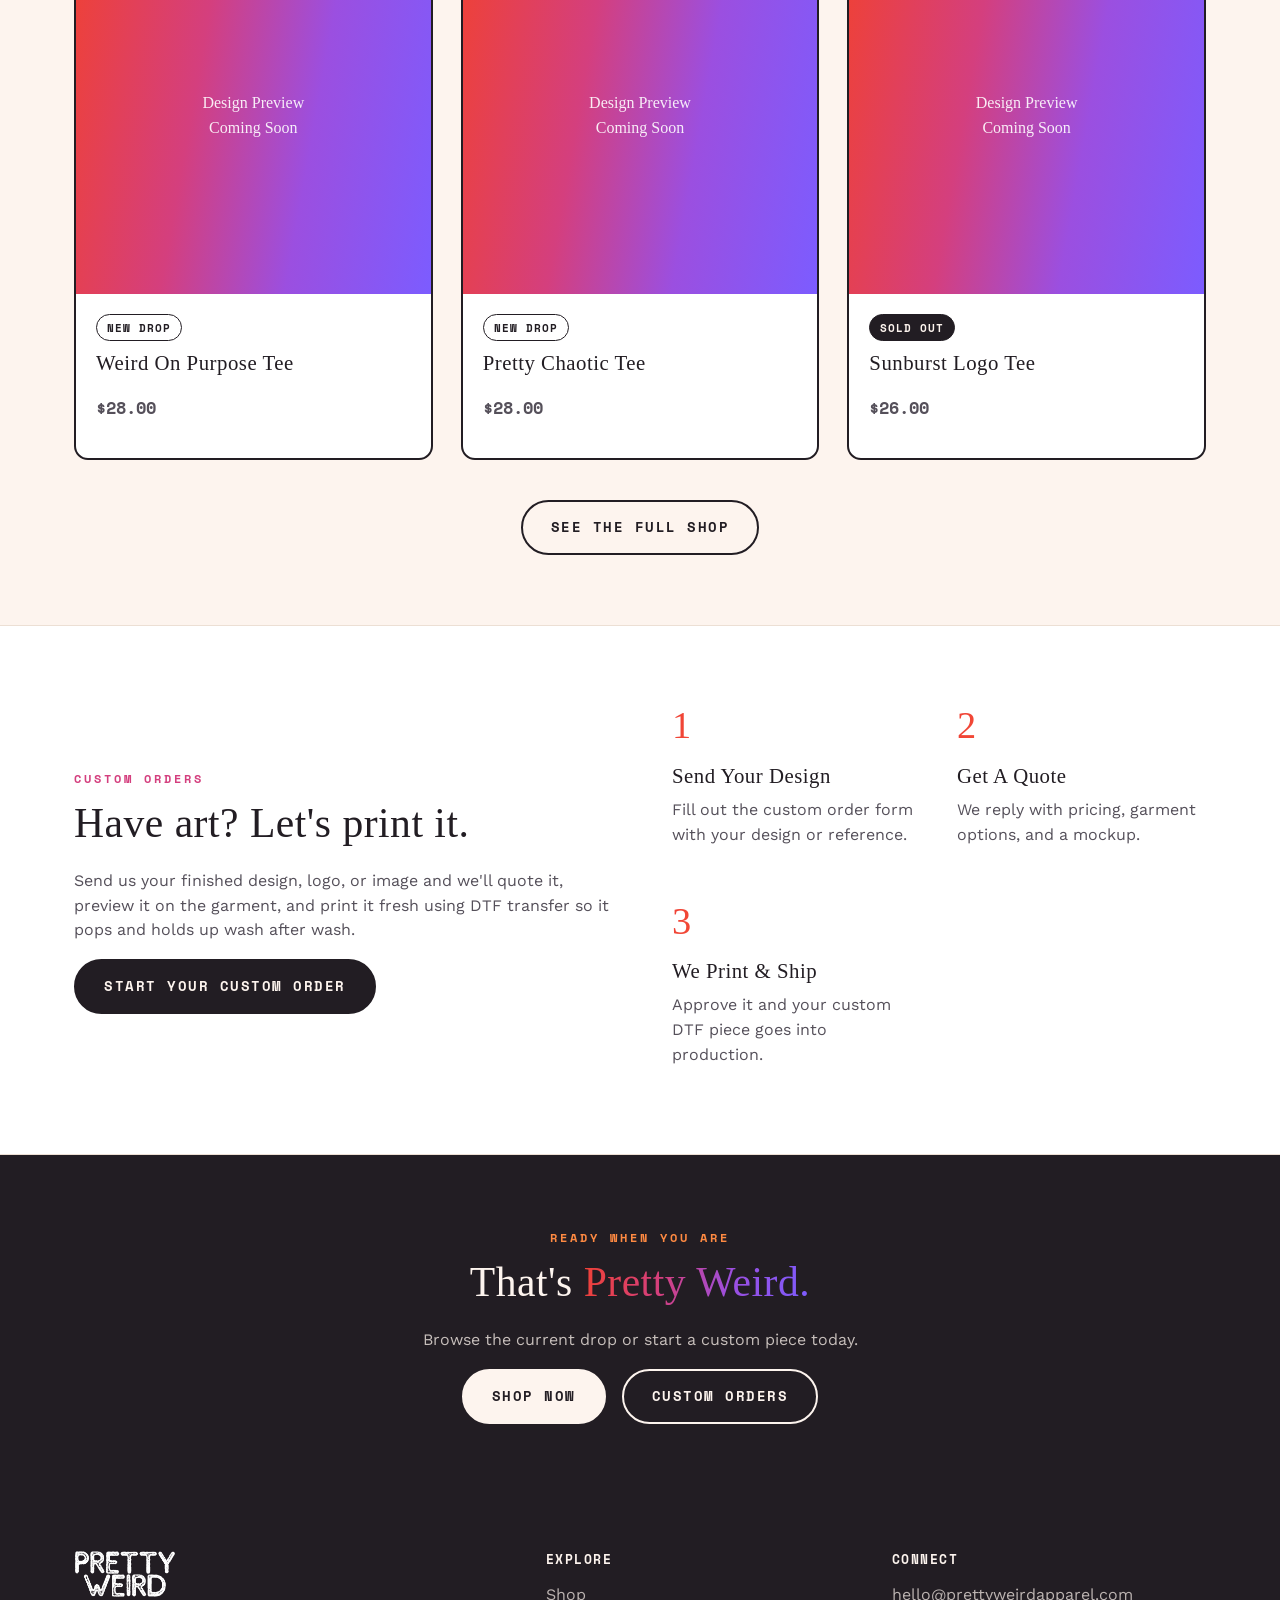
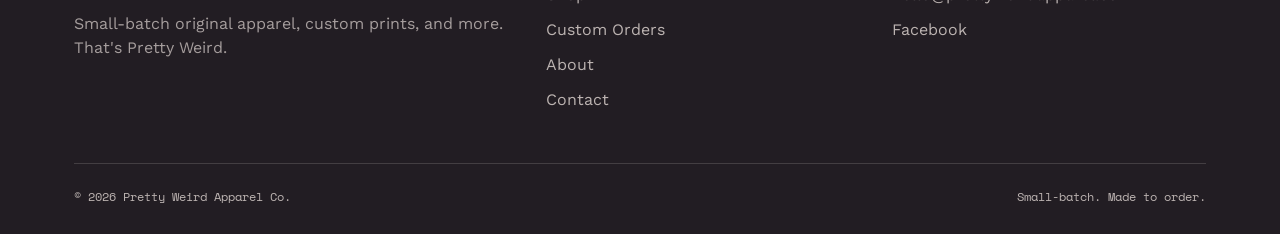
==== commit f04ee51f: "Reposition brand copy: broaden beyond DTF/print-on-demand identity Business is expanding beyond DTF " ====
--- a/index.html
+++ b/index.html
@@ -3,11 +3,11 @@
 <head>
 <meta charset="UTF-8">
 <meta name="viewport" content="width=device-width, initial-scale=1.0">
-<title>Pretty Weird Apparel Co. | Pre-Made &amp; Custom DTF Tees</title>
-<meta name="description" content="Pretty Weird Apparel Co. — small-batch pre-made tees and custom DTF-printed apparel. Bold designs. That's Pretty Weird.">
+<title>Pretty Weird Apparel Co. | Small-Batch Apparel &amp; Custom Prints</title>
+<meta name="description" content="Pretty Weird Apparel Co. — small-batch original apparel, custom prints, and more. Bold designs. That's Pretty Weird.">
 <link rel="canonical" href="https://prettyweirdapparel.com/">
 <meta property="og:title" content="Pretty Weird Apparel Co.">
-<meta property="og:description" content="Small-batch pre-made tees and custom DTF-printed apparel. That's Pretty Weird.">
+<meta property="og:description" content="Small-batch original apparel, custom prints, and more. That's Pretty Weird.">
 <meta property="og:image" content="https://prettyweirdapparel.com/assets/images/og-banner.jpg">
 <meta property="og:url" content="https://prettyweirdapparel.com/">
 <meta property="og:type" content="website">
@@ -35,7 +35,7 @@
   "url": "https://prettyweirdapparel.com/",
   "logo": "https://prettyweirdapparel.com/assets/images/logo-transparent.png",
   "image": "https://prettyweirdapparel.com/assets/images/og-banner.jpg",
-  "description": "Small-batch pre-made tees and custom DTF-printed apparel.",
+  "description": "Small-batch original apparel, custom prints, and more.",
   "sameAs": ["https://www.facebook.com/profile.php?id=61585029376531"]
 }
 </script>
@@ -64,9 +64,9 @@
   <section class="hero">
     <div class="hero-sunburst" aria-hidden="true"></div>
     <div class="wrap hero-inner">
-      <span class="eyebrow">Small-Batch &middot; Print-To-Order &middot; Est. 2026</span>
+      <span class="eyebrow">Small-Batch &middot; Custom Prints &middot; Est. 2026</span>
       <h1>Wear Something <span class="gradient-text">Pretty Weird</span></h1>
-      <p class="lead">Small-batch pre-made tees and one-off custom DTF prints for people who'd rather stand out than blend in. Designed weird. Worn proud.</p>
+      <p class="lead">Small-batch original designs, custom prints, and more for people who'd rather stand out than blend in. Designed weird. Worn proud.</p>
       <div class="btn-row">
         <a class="btn btn-primary" href="shop.html">Shop The Drop</a>
         <a class="btn btn-outline" href="custom.html">Start A Custom Order</a>
@@ -78,24 +78,24 @@
     <div class="wrap">
       <div class="section-head">
         <span class="eyebrow">What We Do</span>
-        <h2>Two ways to wear <span class="gradient-text">weird</span></h2>
-        <p>Every piece is printed to order using DTF (direct-to-film) transfers — vivid color, soft hand-feel, and no minimum order stopping you from getting exactly one shirt.</p>
+        <h2>Three ways to wear <span class="gradient-text">weird</span></h2>
+        <p>Original small-batch designs, custom prints from your own artwork, and apparel to round out the whole look.</p>
       </div>
       <div class="grid">
         <div class="card">
           <div class="icon-badge">✚</div>
-          <h3>Pre-Made Drops</h3>
-          <p>Original designs, printed in small batches. Once a size or design sells out, it's gone until the next drop.</p>
+          <h3>Originals</h3>
+          <p>Original designs, made in small batches. Once a size or design sells out, it's gone until the next drop.</p>
         </div>
         <div class="card">
           <div class="icon-badge">✎</div>
-          <h3>Custom DTF Printing</h3>
-          <p>Bring your own finished art, meme, or logo. We'll print it on the shirt, hoodie, or tote of your choice.</p>
+          <h3>Custom Prints</h3>
+          <p>Upload your own finished art, meme, or logo and we'll DTF-print it on the shirt, hoodie, or tote of your choice — adjusting sizing and print quality where we can.</p>
         </div>
         <div class="card">
-          <div class="icon-badge">♲</div>
-          <h3>Print-On-Demand</h3>
-          <p>Nothing is printed until it's ordered — less waste, more room for one-of-one pieces you won't see everywhere else.</p>
+          <div class="icon-badge">✦</div>
+          <h3>Clothing &amp; Outfit Sets</h3>
+          <p>Beyond tees — shirts, sweats, and full outfit sets to build out your look.</p>
         </div>
       </div>
     </div>
@@ -153,7 +153,7 @@
       <div class="steps">
         <div class="step">
           <span class="num">1</span>
-          <h3>Send Your Idea</h3>
+          <h3>Send Your Design</h3>
           <p>Fill out the custom order form with your design or reference.</p>
         </div>
         <div class="step">
@@ -189,7 +189,7 @@
     <div class="footer-grid">
       <div>
         <img src="assets/images/logo-nav.png" width="400" height="188" alt="Pretty Weird Apparel Co.">
-        <p style="color: rgba(253,244,238,0.6);">Small-batch pre-made and custom DTF apparel. That's Pretty Weird.</p>
+        <p style="color: rgba(253,244,238,0.6);">Small-batch original apparel, custom prints, and more. That's Pretty Weird.</p>
       </div>
       <div>
         <h4>Explore</h4>
@@ -212,7 +212,7 @@
     </div>
     <div class="footer-bottom">
       <span>&copy; 2026 Pretty Weird Apparel Co.</span>
-      <span>Printed with DTF, made to order.</span>
+      <span>Small-batch. Made to order.</span>
     </div>
   </div>
 </footer>
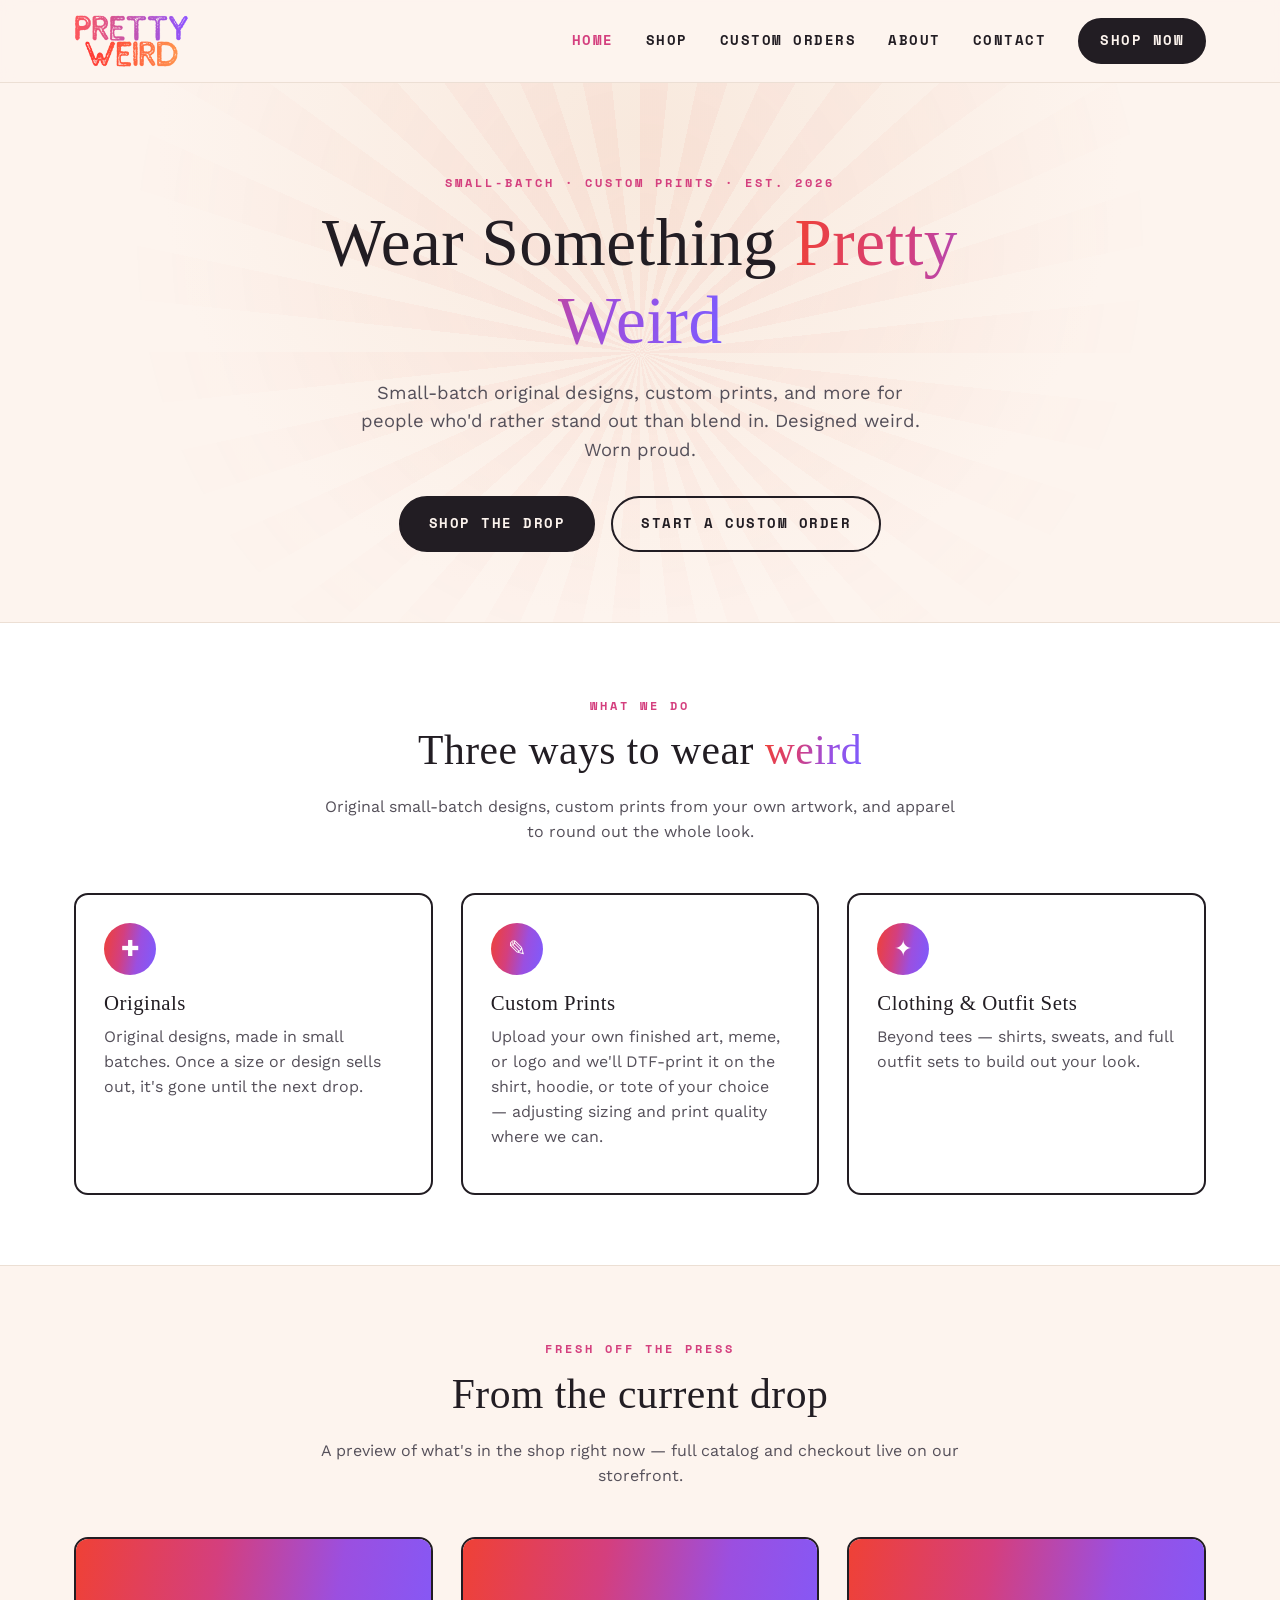
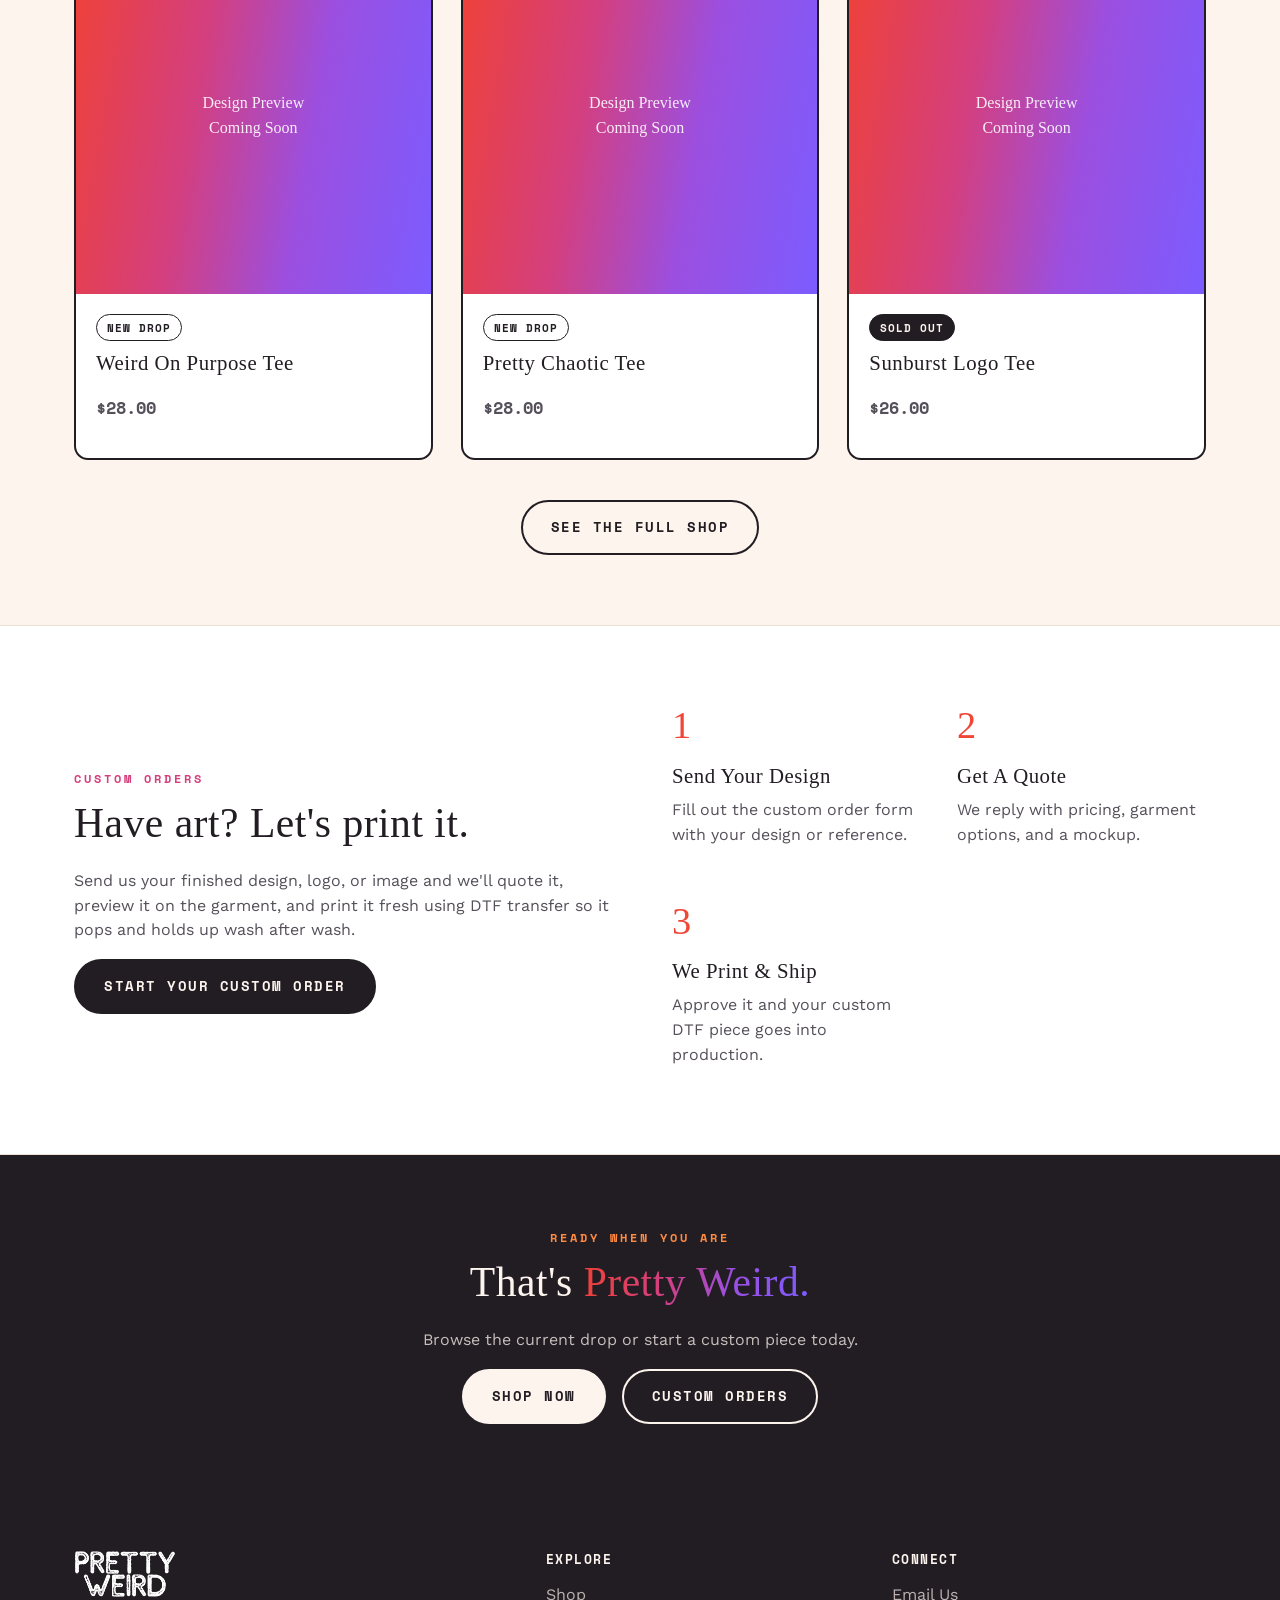
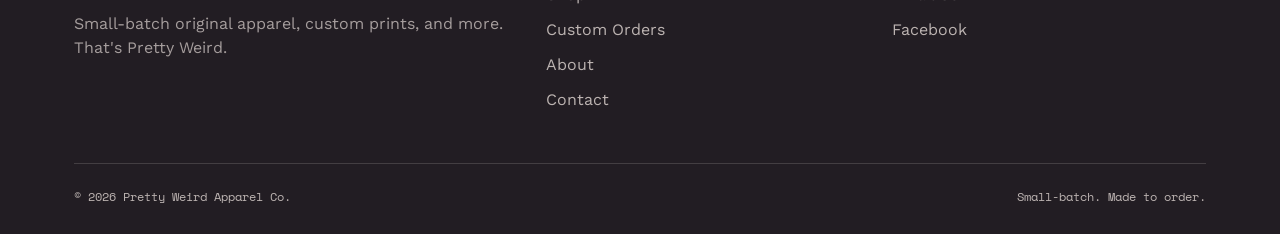
==== commit 4575b4ec: "Remove all forms, route shop/custom-order buttons to Shopify, switch email to Gmail popout - Delete " ====
--- a/index.html
+++ b/index.html
@@ -203,7 +203,7 @@
       <div>
         <h4>Connect</h4>
         <ul>
-          <li><a data-mailto data-subject="Hey Pretty Weird!" href="#">EMAIL_PLACEHOLDER</a></li>
+          <li><a data-email-link data-subject="Hey Pretty Weird!" href="#" target="_blank" rel="noopener">Email Us</a></li>
           <li><a data-facebook href="#" target="_blank" rel="noopener">Facebook</a></li>
           <li><a data-instagram href="#" target="_blank" rel="noopener">Instagram</a></li>
           <li><a data-tiktok href="#" target="_blank" rel="noopener">TikTok</a></li>
--- a/css/style.css
+++ b/css/style.css
@@ -365,54 +365,6 @@
 .cta-band .btn-outline { border-color: var(--pw-cream); color: var(--pw-cream); }
 .cta-band .btn-outline:hover { box-shadow: 4px 4px 0 var(--pw-orange); }
 
-/* ---------- form ---------- */
-.form-card {
-  background: var(--pw-white);
-  border: 2px solid var(--pw-ink);
-  border-radius: var(--radius);
-  padding: 36px;
-  max-width: 640px;
-  margin: 0 auto;
-}
-
-label {
-  display: block;
-  font-family: var(--font-mono);
-  font-size: 0.78rem;
-  text-transform: uppercase;
-  letter-spacing: 1px;
-  font-weight: 700;
-  margin-bottom: 6px;
-  margin-top: 20px;
-}
-
-label:first-child { margin-top: 0; }
-
-input, textarea, select {
-  width: 100%;
-  font-family: var(--font-body);
-  font-size: 1rem;
-  padding: 12px 14px;
-  border: 2px solid var(--pw-line);
-  border-radius: 8px;
-  background: var(--pw-cream);
-  color: var(--pw-ink);
-}
-
-input:focus, textarea:focus, select:focus {
-  outline: none;
-  border-color: var(--pw-purple);
-}
-
-textarea { resize: vertical; min-height: 120px; }
-
-.form-note {
-  font-family: var(--font-mono);
-  font-size: 0.78rem;
-  color: var(--pw-ink-soft);
-  margin-top: 20px;
-}
-
 /* ---------- footer ---------- */
 .site-footer {
   background: var(--pw-ink);
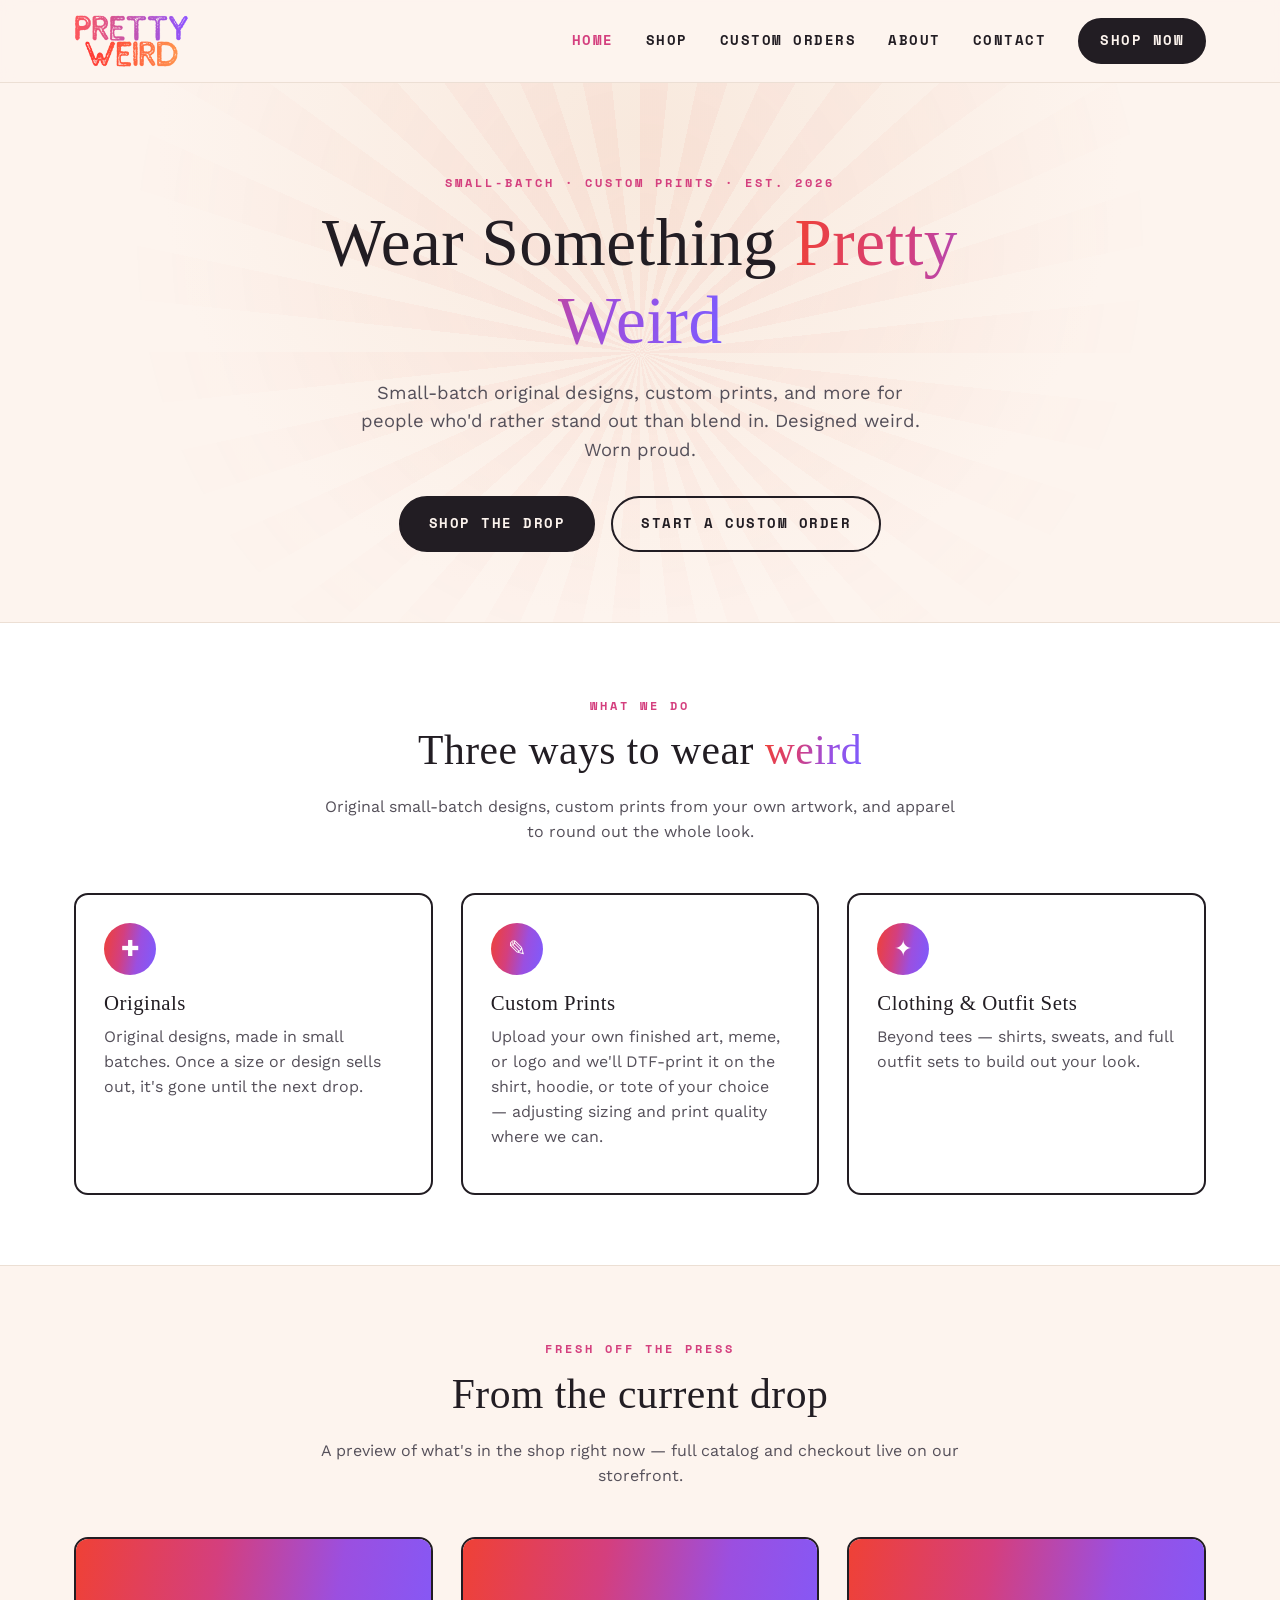
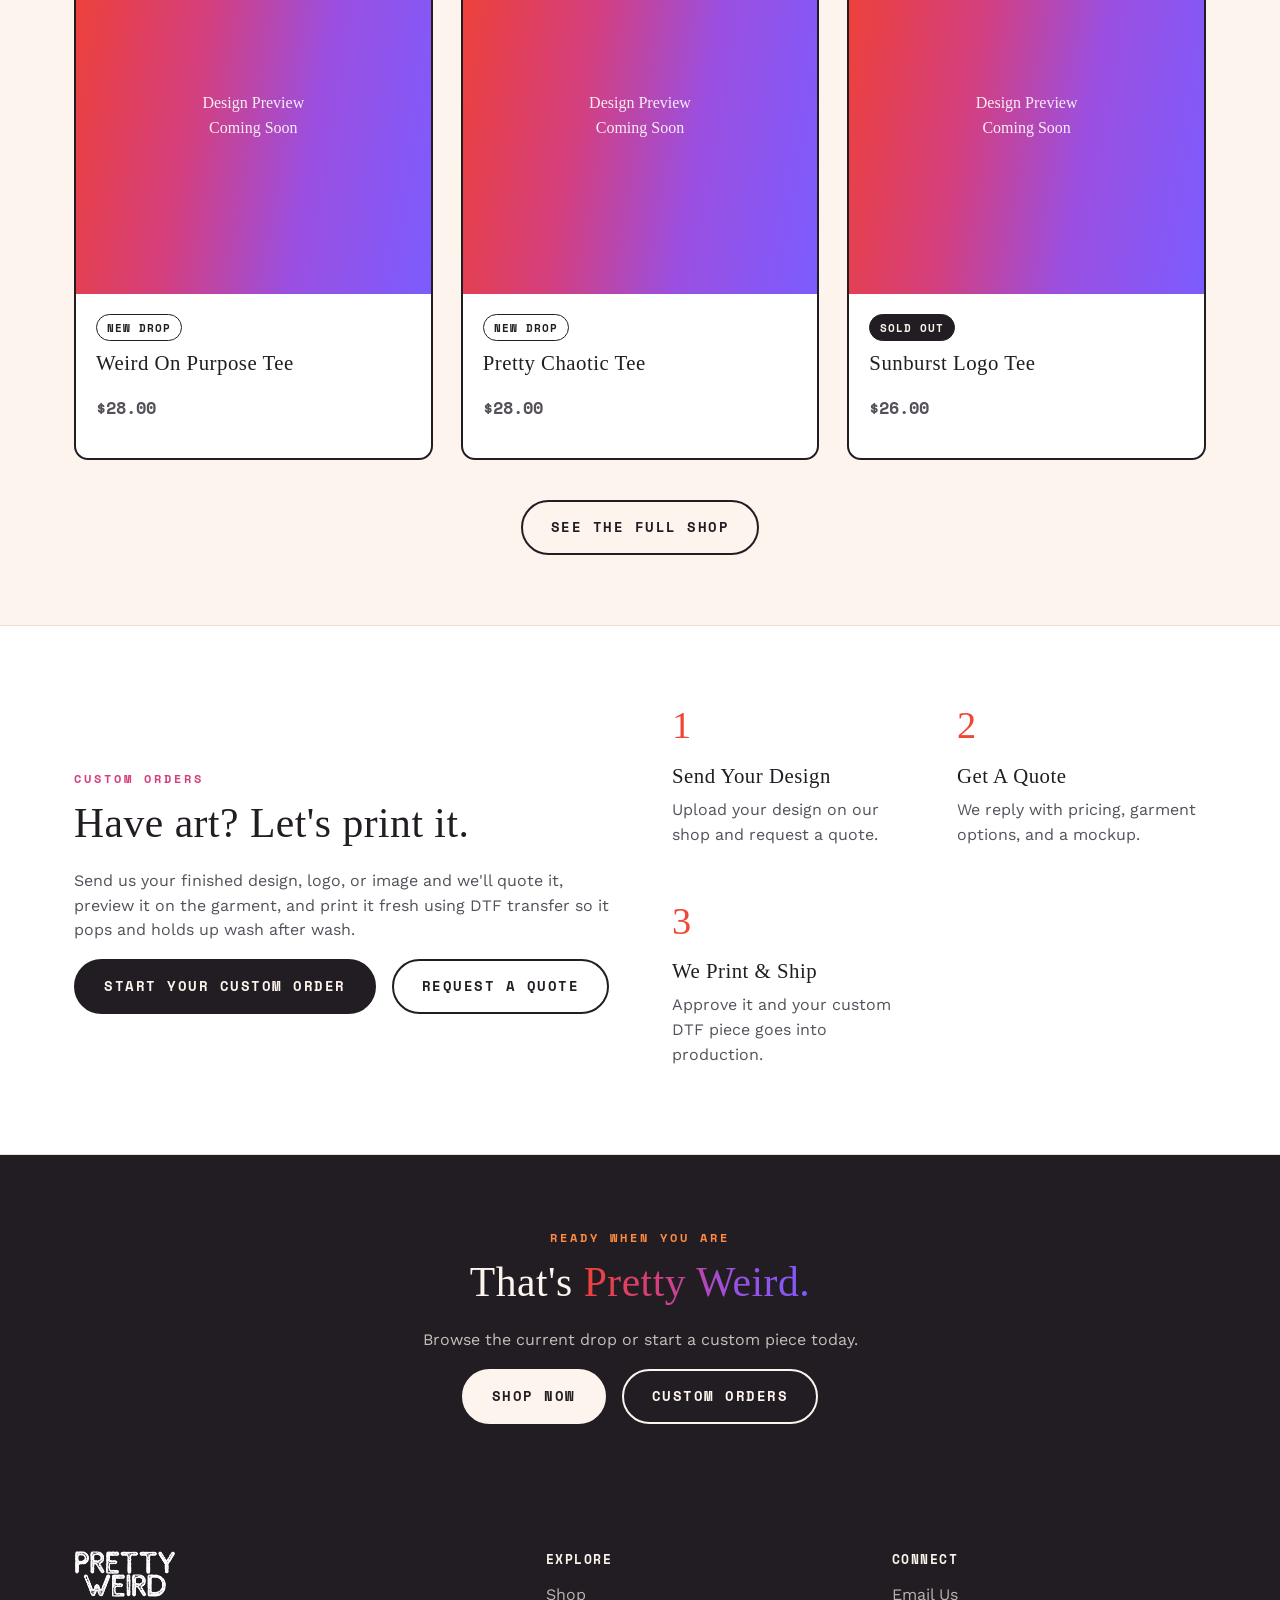
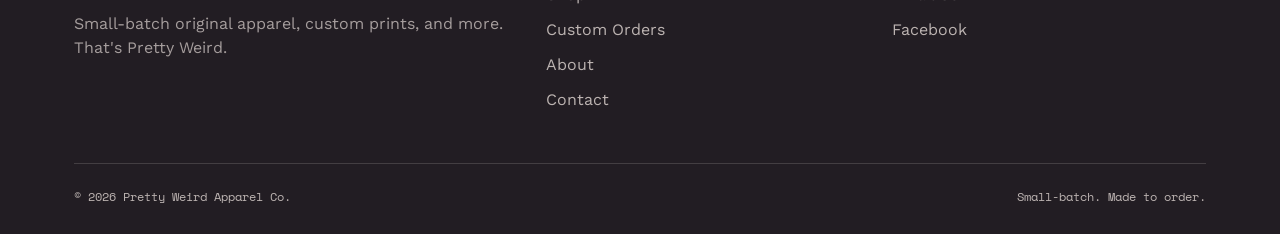
==== commit a0cc30e5: "Add Custom Quote CTA to top of custom.html and to homepage - custom.html now has the direct-to-produ" ====
--- a/index.html
+++ b/index.html
@@ -148,13 +148,14 @@
         <p>Send us your finished design, logo, or image and we'll quote it, preview it on the garment, and print it fresh using DTF transfer so it pops and holds up wash after wash.</p>
         <div class="btn-row">
           <a class="btn btn-primary" href="custom.html">Start Your Custom Order</a>
+          <a class="btn btn-outline" data-custom-quote-link href="#" target="_blank" rel="noopener">Request A Quote</a>
         </div>
       </div>
       <div class="steps">
         <div class="step">
           <span class="num">1</span>
           <h3>Send Your Design</h3>
-          <p>Fill out the custom order form with your design or reference.</p>
+          <p>Upload your design on our shop and request a quote.</p>
         </div>
         <div class="step">
           <span class="num">2</span>
